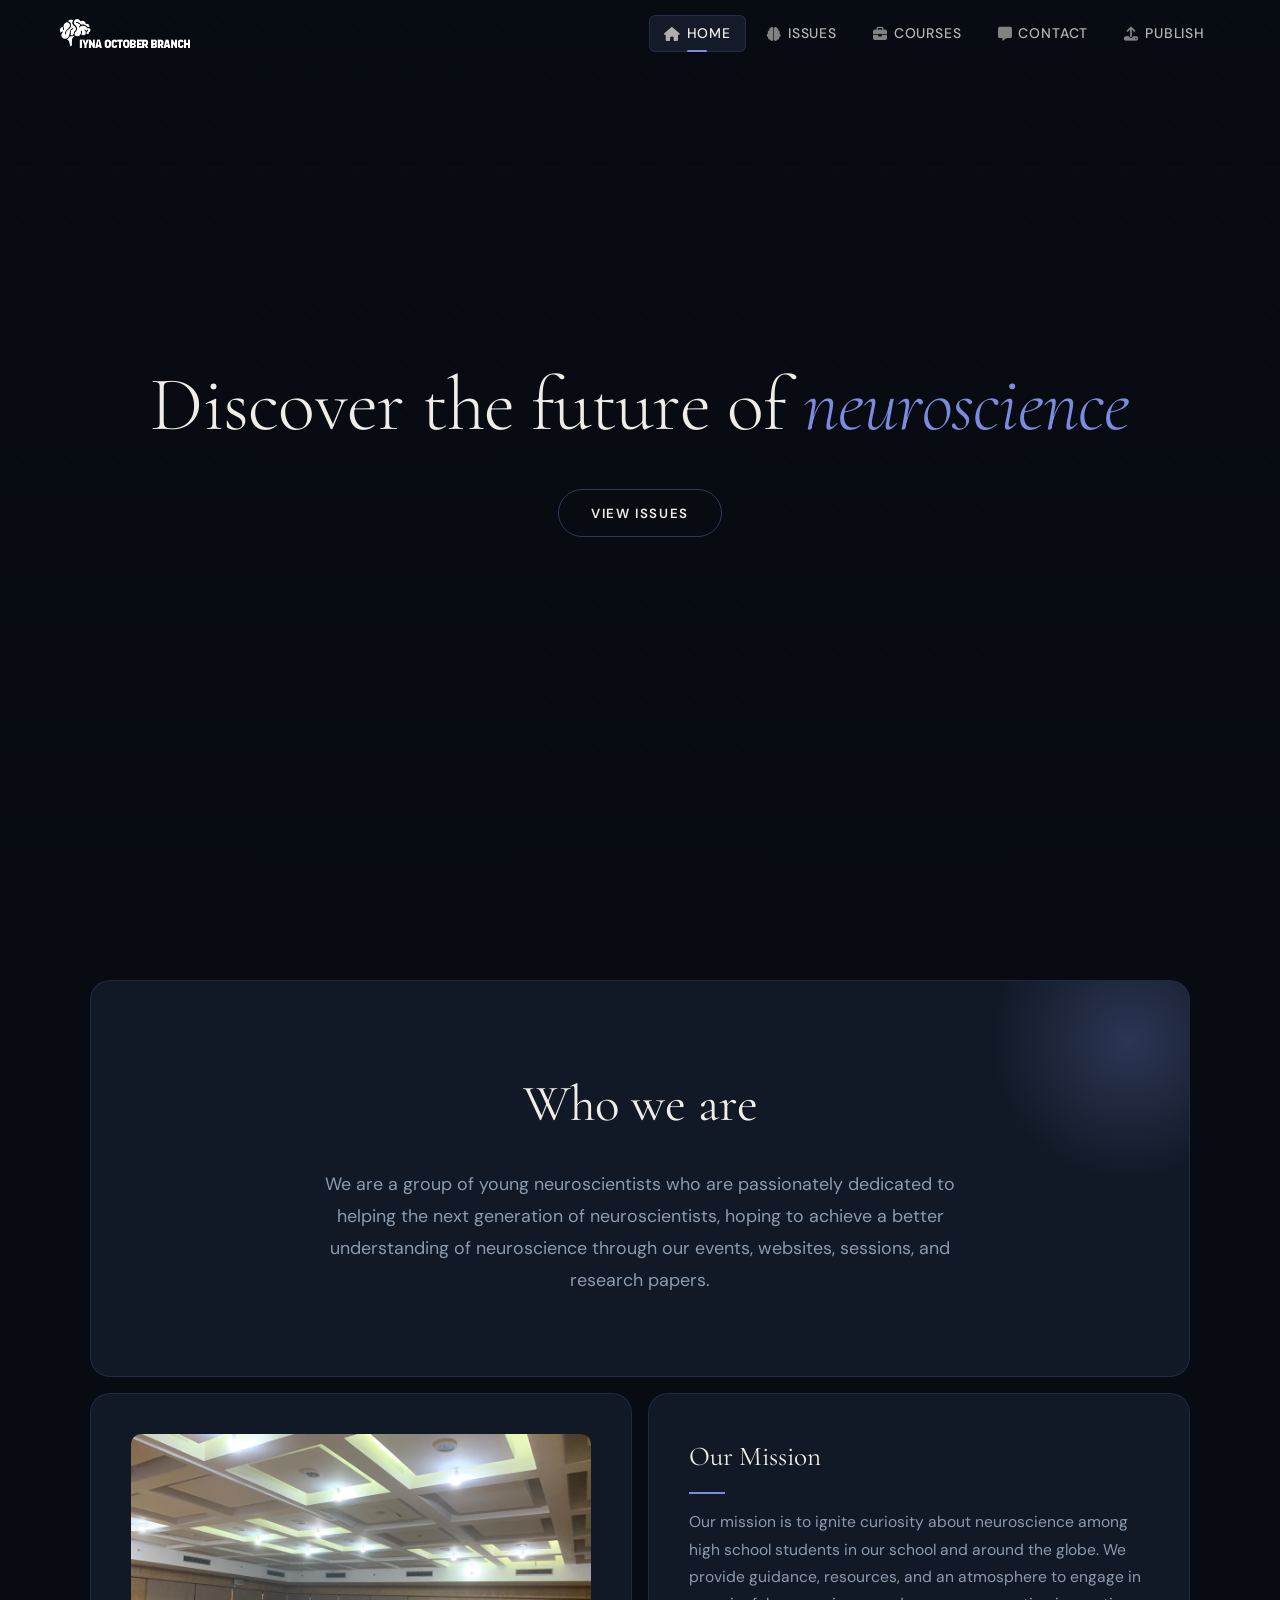
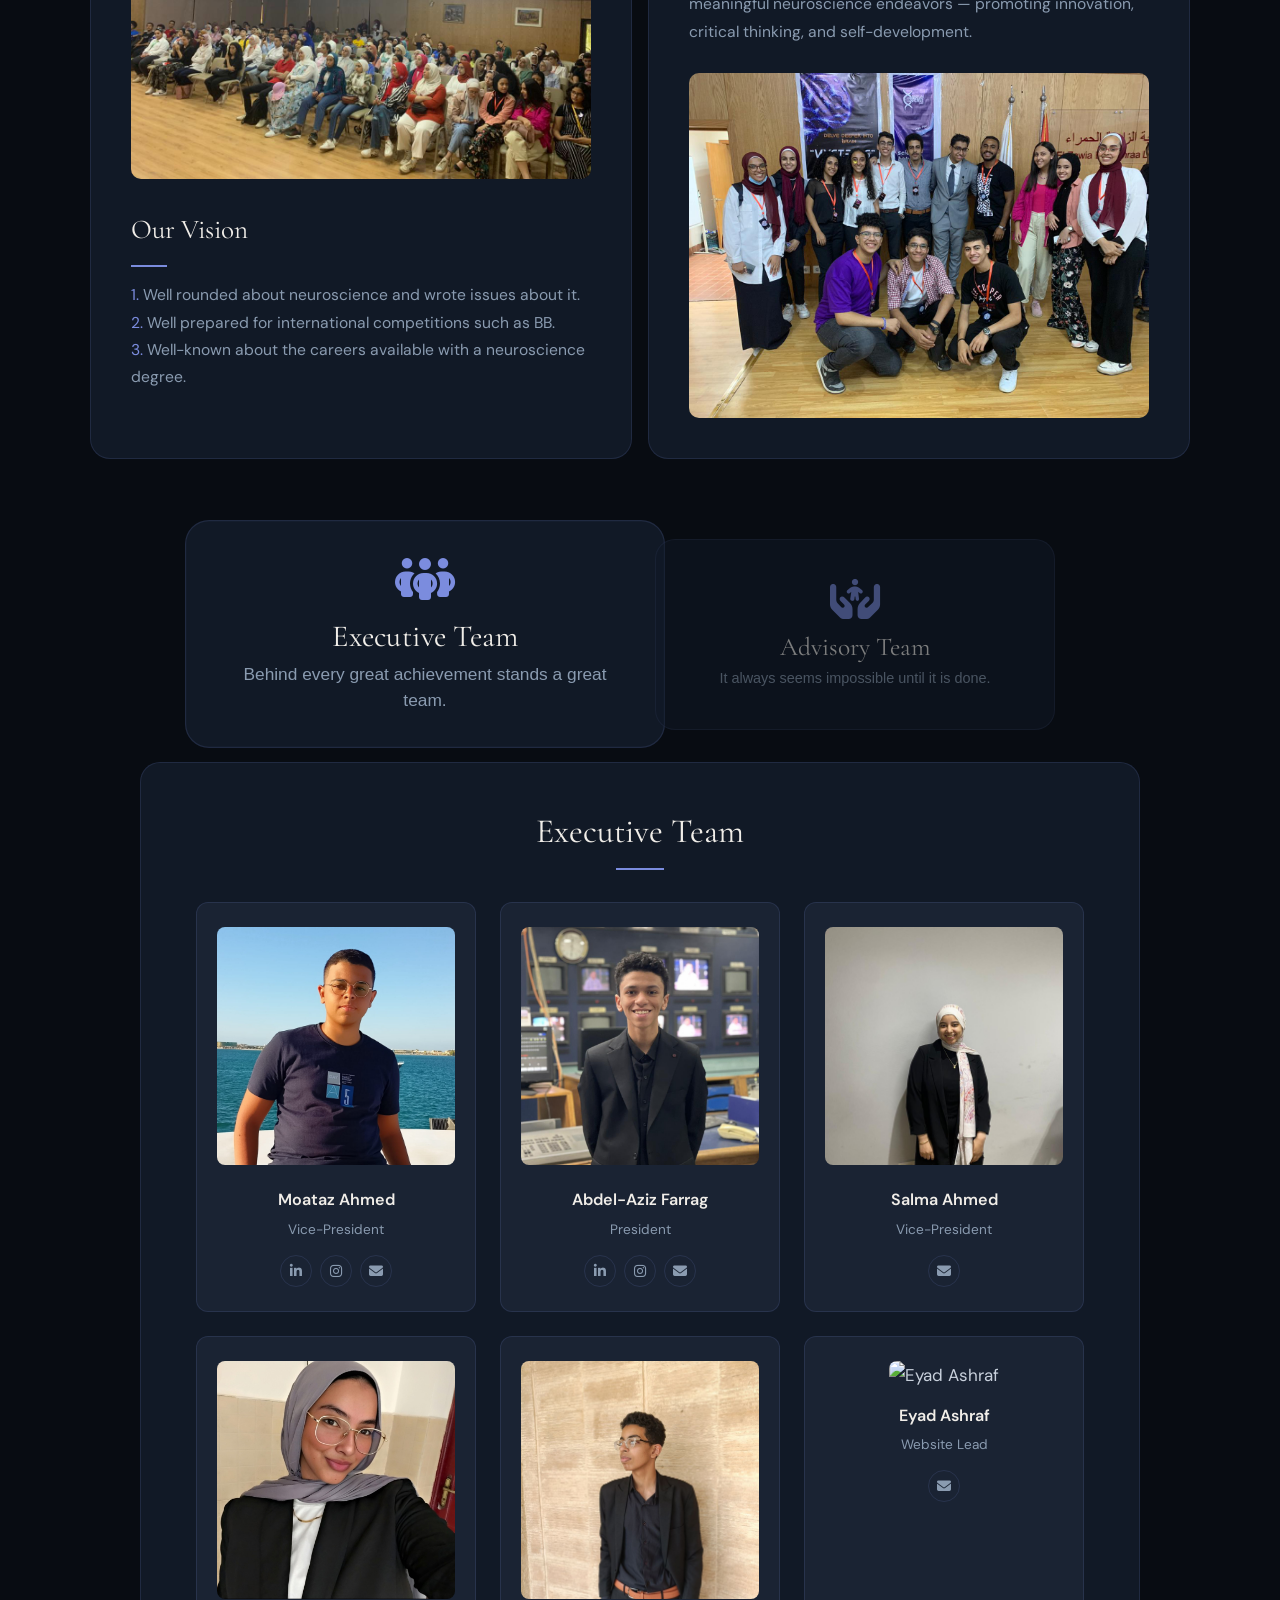
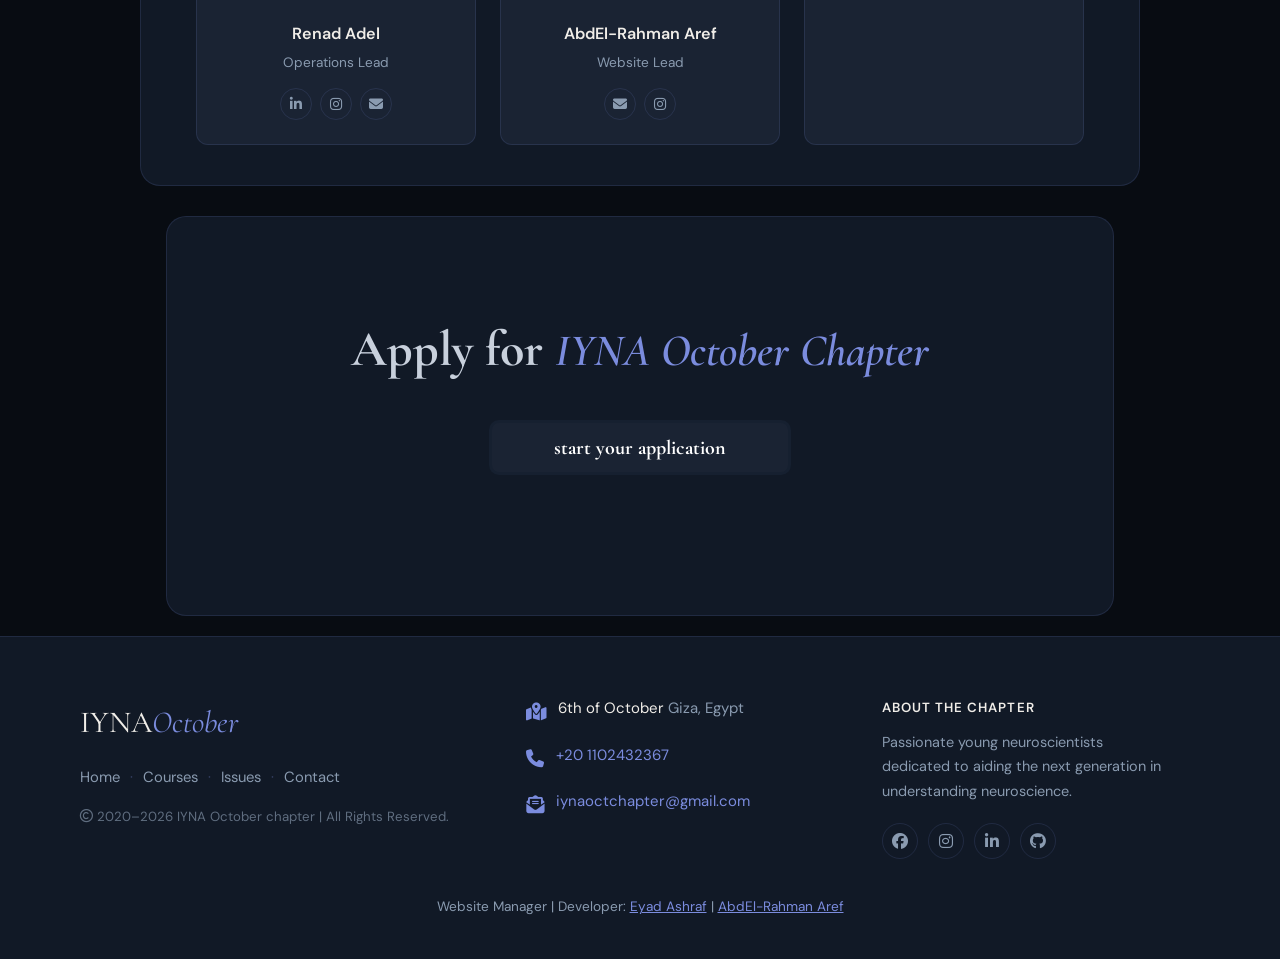
==== index.html @ ada56cdf "Added the website leads cards Added my name in the footer and linked it with my github account Added" ====
<!DOCTYPE html>
<html lang="en">
<head>
  <title>IYNA October Chapter</title>
  <meta charset="UTF-8">
  <meta name="viewport" content="width=device-width, initial-scale=1.0" />
  <meta name="description" content="Discover the future of neuroscience. We are a group of young neuroscientists passionately dedicated to helping the next generation understand neuroscience.">
  <meta name="author" content="Eyad Ashraf">
  <link href="https://fonts.googleapis.com/css2?family=Cormorant+Garamond:ital,wght@0,300;0,400;0,600;1,300;1,400&family=DM+Sans:wght@300;400;500;600&display=swap" rel="stylesheet" />
  <link rel="stylesheet" href="https://cdnjs.cloudflare.com/ajax/libs/font-awesome/6.5.2/css/all.min.css" crossorigin="anonymous" referrerpolicy="no-referrer" />
  <link rel="shortcut icon" type="image/x-icon" href="imgs/LOGO9.png" />
  <link rel="stylesheet" type="text/css" href="css/style.css">
  <link rel="stylesheet" type="text/css" href="css/teamstyle.css">
</head>
<body>

  <div id="progress"><span id="progress-value">&#x2191;</span></div>

  <div class="banner" id="home">
    <div class="overlay"></div>
    <video src="Brain.m4v" autoplay loop muted playsinline></video>

    <header class="header1" id="header">
      <div class="logos">
        <img src="imgs/logo_F.png" class="logo" id="logo_F" alt="IYNA Logo">
        <img src="imgs/LOGO9.png" class="logo" id="LOGO9" alt="IYNA Icon" style="width:44px;display:none;">
      </div>
      <input type="checkbox" id="nav_check" hidden>
      <nav>
        <ul>
          <li><a href="#home" class="active"><i class="fa-solid fa-house"></i> Home</a></li>
          <li><a href="issues.html"><i class="fa-solid fa-brain"></i> Issues</a></li>
          <li><a href="courses.html"><i class="fa-solid fa-briefcase"></i> Courses</a></li>
          <li><a href="contact.html"><i class="fa-solid fa-message"></i> Contact</a></li>
          <li><a href="publish.html"><i class="fa-solid fa-upload"></i> Publish</a></li>
        </ul>
      </nav>
      <label for="nav_check" class="hamburger"><i class="fa-solid fa-bars"></i></label>
    </header>

    <div class="content">
      <h1 class="ho">Discover the future of <span>neuroscience</span></h1>
      <div class="btns">
        <a href="issues.html">
          <button class="btnn" type="button">
            <strong>VIEW ISSUES</strong>
          </button>
        </a>
      </div>
    </div>
  </div>

  <!-- About Section -->
  <section class="aboutt" id="about">
    <div class="coon">
      <div class="bii">
        <h2>Who we are</h2>
        <p>We are a group of young neuroscientists who are passionately dedicated to helping the next generation of neuroscientists, hoping to achieve a better understanding of neuroscience through our events, websites, sessions, and research papers.</p>
      </div>
      <div class="smaa">
        <div class="ccc on">
          <img src="imgs/home_2.jpeg" alt="IYNA October event">
          <div class="txt">
            <h3>Our Vision</h3>
            <hr>
            <p>
              <span>1.</span> Well rounded about neuroscience and wrote issues about it.<br>
              <span>2.</span> Well prepared for international competitions such as BB.<br>
              <span>3.</span> Well-known about the careers available with a neuroscience degree.
            </p>
          </div>
        </div>
        <div class="ccc tw">
          <div class="txt">
            <h3>Our Mission</h3>
            <hr>
            <p>Our mission is to ignite curiosity about neuroscience among high school students in our school and around the globe. We provide guidance, resources, and an atmosphere to engage in meaningful neuroscience endeavors — promoting innovation, critical thinking, and self-development.</p>
          </div>
          <img src="imgs/home_1.jpeg" alt="IYNA October board">
        </div>
      </div>
    </div>
  </section>

  <!-- Team Section -->
  <div class="team-co" id="team">
    <div class="switch">
      <button class="caa tee" id="team-btn">
        <i class="fa-solid fa-people-group"></i>
        <h2>Executive Team</h2>
        <p>Behind every great achievement stands a great team.</p>
      </button>
      <button class="caa add" id="adv-btn">
        <i class="fa-solid fa-hands-holding-child"></i>
        <h2>Advisory Team</h2>
        <p>It always seems impossible until it is done.</p>
      </button>
    </div>

    <div class="wrapper exec" id="teem">
      <h2>Executive Team</h2>
      <hr>
      <div class="members">
        <div class="team-mem">
          <img src="imgs/moataz-ahmed.jpeg" alt="Moataz Ahmed">
          <h4>Moataz Ahmed</h4>
          <p>Vice-President</p>
          <div class="social-links">
            <a href="https://www.linkedin.com/in/moataz-ahmed-5bab89348" target="_blank" class="fac"><i class="fa-brands fa-linkedin-in"></i></a>
            <a href="https://www.instagram.com/m0ataz_1411" target="_blank" class="instag"><i class="fa-brands fa-instagram"></i></a>
            <a href="mailto:mezoahmed1411@gmail.com" class="whats"><i class="fa-solid fa-envelope"></i></a>
          </div>
        </div>
        <div class="team-mem">
          <img src="imgs/abdel-aziz-farrag.png" alt="Abdel-Aziz Farrag">
          <h4>Abdel-Aziz Farrag</h4>
          <p>President</p>
          <div class="social-links">
            <a href="https://www.linkedin.com/in/abdel-aziz-farrag-453052411/" target="_blank" class="fac"><i class="fa-brands fa-linkedin-in"></i></a>
            <a href="https://www.instagram.com/aziz_gamal_502" target="_blank" class="instag"><i class="fa-brands fa-instagram"></i></a>
            <a href="mailto:Azizgamal.502@gmail.com" class="whats"><i class="fa-solid fa-envelope"></i></a>
          </div>
        </div>
        <div class="team-mem">
          <img src="imgs/salma-ahmed.jpeg" alt="Salma Ahmed">
          <h4>Salma Ahmed</h4>
          <p>Vice-President</p>
          <div class="social-links">
            <a href="mailto:salmaahmedhamed94@gmail.com" class="whats"><i class="fa-solid fa-envelope"></i></a>
          </div>
        </div>
        <div class="team-mem">
          <img src="imgs/renad-adel.jpeg" alt="Renad Adel">
          <h4>Renad Adel</h4>
          <p>Operations Lead</p>
          <div class="social-links">
            <a href="https://www.linkedin.com/in/renad-adel-b2214936b" target="_blank" class="fac"><i class="fa-brands fa-linkedin-in"></i></a>
            <a href="https://www.instagram.com/renad_adell" target="_blank" class="instag"><i class="fa-brands fa-instagram"></i></a>
            <a href="mailto:renadadella@gmail.com" class="whats"><i class="fa-solid fa-envelope"></i></a>
          </div>
        </div>
        <div class="team-mem">
          <img src="./imgs/abdelrahman-aref.jpg" alt="AbdEl-Rahman Aref">
          <h4>AbdEl-Rahman Aref</h4>
          <p>Website Lead</p>
          <div class="social-links">
            <a href="mailto:abdoarefg@gmail.com" class="whats"><i class="fa-solid fa-envelope"></i></a>
            <a href="https://www.instagram.com/aziz_gamal_502" target="_blank" class="instag"><i class="fa-brands fa-instagram"></i></a>
          </div>
        </div>
        <div class="team-mem">
          <img src="#" alt="Eyad Ashraf">
          <h4>Eyad Ashraf</h4>
          <p>Website Lead</p>
          <div class="social-links">
            <a href="#" class="whats"><i class="fa-solid fa-envelope"></i></a>
          </div>
        </div>
      </div>
    </div>

    <div class="wrapper advis" id="advs" style="display:none;">
      <h2>Advisory Team</h2>
      <hr>
      <div class="members">
        <div class="team-mem">
          <img src="imgs/yousef-samy.png" alt="Yousef Samy">
          <h4>Yousef Samy</h4>
          <p>Former Vice-President</p>
          <div class="social-links">
            <a href="https://www.facebook.com/profile.php?id=100071909186681&mibextid=kFxxJD" target="_blank" class="fac"><i class="fa-brands fa-facebook-f"></i></a>
            <a href="https://www.instagram.com/ywsfsmylrby?igsh=Y2MweXY2YzEyZmV4" target="_blank" class="instag"><i class="fa-brands fa-instagram"></i></a>
            <a href="https://wa.link/0ci5w9" target="_blank" class="whats"><i class="fa-brands fa-whatsapp"></i></a>
          </div>
        </div>
        <div class="team-mem">
          <img src="imgs/abdelrahman-rabiea.png" alt="Abdelrahman Rabiea">
          <h4>Abdelrahman Rabiea</h4>
          <p>Former President</p>
          <div class="social-links">
            <a href="https://www.facebook.com/profile.php?id=100093353366341&mibextid=ZbWKwL" target="_blank" class="fac"><i class="fa-brands fa-facebook-f"></i></a>
            <a href="https://www.instagram.com/abdelrahmanrabie6?igsh=djN1cHN4MWlwd2l5" target="_blank" class="instag"><i class="fa-brands fa-instagram"></i></a>
            <a href="https://wa.link/w1aaft" target="_blank" class="whats"><i class="fa-brands fa-whatsapp"></i></a>
          </div>
        </div>
        <div class="team-mem">
          <img src="imgs/momen-ashraf.png" alt="Momen Ashraf">
          <h4>Momen Ashraf</h4>
          <p>Former Vice-President</p>
          <div class="social-links">
            <a href="https://www.facebook.com/momen.ashraf.3726?mibextid=kFxxJD" target="_blank" class="fac"><i class="fa-brands fa-facebook-f"></i></a>
            <a href="https://www.instagram.com/momen4653?igsh=eDJibjBkN3Rkcjd5" target="_blank" class="instag"><i class="fa-brands fa-instagram"></i></a>
            <a href="https://wa.link/kp1sex" target="_blank" class="whats"><i class="fa-brands fa-whatsapp"></i></a>
          </div>
        </div>
        <div class="team-mem">
          <img src="imgs/jonathan-maged.png" alt="Johnathan Maged">
          <h4>Johnathan Maged</h4>
          <p>Former CO-President</p>
          <div class="social-links">
            <a href="https://www.facebook.com/jonathan.maged.3139?mibextid=ZbWKwL" target="_blank" class="fac"><i class="fa-brands fa-facebook-f"></i></a>
            <a href="https://www.instagram.com/jonathan_maged_m?igsh=MTM2dmI4aXJ2cTRrYw==" target="_blank" class="instag"><i class="fa-brands fa-instagram"></i></a>
            <a href="https://wa.link/0ci5w9" target="_blank" class="whats"><i class="fa-brands fa-whatsapp"></i></a>
          </div>
        </div>
        <div class="team-mem">
          <img src="imgs/shehab sherif.png" alt="Shehab Sherif">
          <h4>Shehab Sherif</h4>
          <p>Former CO-President</p>
          <div class="social-links">
            <a href="https://www.facebook.com/shehabsherif112?mibextid=ZbWKwL" target="_blank" class="fac"><i class="fa-brands fa-facebook-f"></i></a>
            <a href="https://www.instagram.com/shehabsherif112?igsh=MWR4NXRoNW5mc3pjag==" target="_blank" class="instag"><i class="fa-brands fa-instagram"></i></a>
            <a href="https://wa.link/w1aaft" target="_blank" class="whats"><i class="fa-brands fa-whatsapp"></i></a>
          </div>
        </div>
        <div class="team-mem">
          <img src="imgs/omar-ammar.png" alt="Omar Ammar">
          <h4>Omar Ammar</h4>
          <p>Chapter-Director</p>
          <div class="social-links">
            <a href="https://www.facebook.com/omar.amro.391?mibextid=ZbWKwL" target="_blank" class="fac"><i class="fa-brands fa-facebook-f"></i></a>
            <a href="https://www.instagram.com/omar.ammar_2005?igsh=bjZrM284amthcDVq" target="_blank" class="instag"><i class="fa-brands fa-instagram"></i></a>
            <a href="https://wa.link/oct7k7" target="_blank" class="whats"><i class="fa-brands fa-whatsapp"></i></a>
          </div>
        </div>
      </div>
    </div>
  </div>
  <!--application section-->
  <div class="application-section ccc">
    <h1 class="application-section-header">Apply for <span>IYNA October Chapter</span></h1>
    <button id="application-button" class="btnn">start your application</button>
    
  </div>

  <div class="elfsight-app-ba7ed6a5-4ce0-4673-a7e0-70a06c7e8c1d" data-elfsight-app-lazy></div>

  <footer class="footer-distributed" id="footer">
  </footer>

  <script src="https://static.elfsight.com/platform/platform.js" data-use-service-core defer></script>
  <script src="https://code.jquery.com/jquery-3.5.1.min.js" crossorigin="anonymous"></script>
  <script src="js/header.js"></script>
  <script>
	fetch("footer.html")
	.then(response => response.text())
	.then(data => {
		document.getElementById("footer").innerHTML = data;
	});
  </script>
</body>
</html>
---- css/style.css ----
/* ============================================================
   IYNA October Chapter — Redesigned Style
   Calm, professional, neuroscience-inspired dark theme
   Fonts: Cormorant Garamond (display) + DM Sans (body)
   ============================================================ */

@import url('https://fonts.googleapis.com/css2?family=Cormorant+Garamond:ital,wght@0,300;0,400;0,600;1,300;1,400&family=DM+Sans:wght@300;400;500;600&display=swap');
@import url("https://fonts.googleapis.com/css2?family=Orbitron:wght@400;500;700&display=swap");

*, *::before, *::after {
  padding: 0;
  margin: 0;
  box-sizing: border-box;
}

:root {
  --black: #080c12;
  --blackk: #0e1420;
  --surface: #111926;
  --surface2: #162030;
  --white: #f0ede8;
  --muted: #8a9bb0;
  --dark: #1a2333;
  --light: #e8e4dc;
  --accent: #7b8cde;
  --accent2: #a78bde;
  --accent-dim: rgba(123,140,222,0.12);
  --accent-glow: rgba(123,140,222,0.25);
  --border: rgba(123,140,222,0.15);
  --border-hover: rgba(123,140,222,0.35);
  --text-body: #c8d0dc;
  --radius: 12px;
  --radius-lg: 20px;
  --transition: 0.35s cubic-bezier(0.4, 0, 0.2, 1);
}

html { scroll-behavior: smooth; font-size: 17px; }

body {
  font-family: 'DM Sans', sans-serif;
  background: var(--black);
  color: var(--text-body);
  overflow-x: hidden;
  line-height: 1.7;
}

::-webkit-scrollbar { width: 6px; }
::-webkit-scrollbar-track { background: var(--black); }
::-webkit-scrollbar-thumb { background: var(--accent); border-radius: 3px; }
::-webkit-scrollbar-thumb:hover { background: var(--accent2); }

::selection { background: rgba(123,140,222,0.3); color: var(--white); }

/* ── HERO / BANNER ─────────────────────────────────────────── */

.banner {
  width: 100%;
  min-height: 100vh;
  position: relative;
  display: flex;
  align-items: center;
  justify-content: center;
  overflow: hidden;
}

.banner video {
  position: absolute;
  top: 0; left: 0;
  width: 100%; height: 100%;
  object-fit: cover;
  pointer-events: none;
  z-index: 0;
}

/* Deep overlay for all banners */
.overlay {
  position: absolute;
  inset: 0;
  background: linear-gradient(
    to bottom,
    rgba(8,12,18,0.55) 0%,
    rgba(8,12,18,0.45) 40%,
    rgba(8,12,18,0.75) 80%,
    rgba(8,12,18,1) 100%
  );
  z-index: 1;
}

/* Subtle neural-net pattern overlay */
.overlay::after {
  content: '';
  position: absolute;
  inset: 0;
  background-image: radial-gradient(circle, rgba(123,140,222,0.06) 1px, transparent 1px);
  background-size: 48px 48px;
  pointer-events: none;
}

/* ── HEADER ─────────────────────────────────────────────────── */

header {
  position: fixed;
  top: 0; left: 0;
  width: 100%;
  height: 68px;
  display: flex;
  align-items: center;
  justify-content: space-between;
  padding: 0 60px;
  z-index: 900;
  transition: background var(--transition), backdrop-filter var(--transition), border-color var(--transition);
  border-bottom: 1px solid transparent;
}

header.bgc {
  background: rgba(8,12,18,0.88);
  backdrop-filter: blur(16px);
  border-bottom-color: var(--border);
}

header .logo {
  width: 130px;
  transition: opacity var(--transition);
}
header .logo:hover { opacity: 0.85; }

#logo_F { display: block; }
#LOGO9 { display: none; }

header nav ul {
  display: flex;
  list-style: none;
  gap: 6px;
}

header nav ul li a {
  display: inline-flex;
  align-items: center;
  gap: 6px;
  color: rgba(240,237,232,0.75);
  font-family: 'DM Sans', sans-serif;
  font-size: 0.82rem;
  font-weight: 500;
  letter-spacing: 0.06em;
  text-transform: uppercase;
  text-decoration: none;
  padding: 6px 14px;
  border-radius: 6px;
  border: 1px solid transparent;
  transition: all var(--transition);
  position: relative;
}

header nav ul li a i {
  font-size: 14px;
  color: inherit;
  opacity: 0.7;
}

header nav ul li a:hover,
header nav ul li a.active {
  color: var(--white);
  background: var(--accent-dim);
  border-color: var(--border);
}

header nav ul li a.active::after {
  content: '';
  position: absolute;
  bottom: -1px; left: 50%; transform: translateX(-50%);
  width: 20px; height: 2px;
  background: var(--accent);
  border-radius: 1px;
}

.hamburger {
  display: none;
  cursor: pointer;
  font-size: 24px;
  color: var(--white);
  z-index: 10;
}

/* Logos section on index */
.logos { display: flex; align-items: center; gap: 10px; }

/* ── HERO CONTENT ───────────────────────────────────────────── */

.content {
  position: relative;
  z-index: 2;
  text-align: center;
  padding: 0 24px;
  animation: fadeUp 1s ease both;
  animation-delay: 0.2s;
}

@keyframes fadeUp {
  from { opacity: 0; transform: translateY(28px); }
  to   { opacity: 1; transform: translateY(0); }
}

.content h1.ho {
  font-family: 'Cormorant Garamond', serif;
  font-size: clamp(2.4rem, 6vw, 5rem);
  font-weight: 300;
  color: var(--white);
  line-height: 1.1;
  letter-spacing: -0.01em;
  margin-bottom: 2rem;
  text-transform: none;
}

.content h1.ho span {
  font-style: italic;
  color: var(--accent);
}

/* Short hero (inner pages) */
.content.iss h1 {
  font-family: 'Cormorant Garamond', serif;
  font-size: clamp(2rem, 5vw, 3.8rem);
  font-weight: 300;
  color: var(--white);
  text-transform: none;
  letter-spacing: -0.01em;
}

.content .issues {
  margin-top: 28px;
}

.content .issues img {
  width: 130px;
  border-radius: var(--radius);
  border: 1px solid var(--border);
  box-shadow: 0 8px 32px rgba(0,0,0,0.5);
  transition: transform var(--transition), box-shadow var(--transition);
}

.content .issues img:hover {
  transform: translateY(-6px) scale(1.03);
  box-shadow: 0 16px 40px rgba(123,140,222,0.25);
}

/* Hero CTA button */
.btns {
  display: flex;
  justify-content: center;
  margin-top: 2.5rem;
}

.btnn {
  display: inline-flex;
  align-items: center;
  justify-content: center;
  height: 48px;
  padding: 0 32px;
  background: transparent;
  border: 1px solid var(--border-hover);
  border-radius: 100px;
  cursor: pointer;
  transition: all var(--transition);
  overflow: hidden;
  position: relative;
}

.btnn::before {
  content: '';
  position: absolute;
  inset: 0;
  background: var(--accent-dim);
  opacity: 0;
  transition: opacity var(--transition);
}

.btnn:hover::before { opacity: 1; }
.btnn:hover { border-color: var(--accent); box-shadow: 0 0 24px var(--accent-glow); }

.btnn strong {
  font-family: 'DM Sans', sans-serif;
  font-size: 0.78rem;
  font-weight: 600;
  letter-spacing: 0.12em;
  color: var(--white);
  text-shadow: none;
  z-index: 1;
  position: relative;
}

/* Remove old star containers */
#container-stars, #glow, #stars, .circle { display: none; }

/* ── ABOUT SECTION ──────────────────────────────────────────── */

.coon {
  width: min(1100px, 92%);
  margin: 80px auto 0;
}

.bii {
  text-align: center;
  padding: 80px 60px;
  background: var(--surface);
  border-radius: var(--radius-lg);
  border: 1px solid var(--border);
  margin-bottom: 16px;
  position: relative;
  overflow: hidden;
  animation: fadeUp 0.7s ease both;
}

.bii::before {
  content: '';
  position: absolute;
  top: -80px; right: -80px;
  width: 280px; height: 280px;
  background: radial-gradient(circle, var(--accent-glow) 0%, transparent 70%);
  pointer-events: none;
}

.bii h2 {
  font-family: 'Cormorant Garamond', serif;
  font-size: clamp(2rem, 4vw, 3rem);
  font-weight: 400;
  color: var(--white);
  margin-bottom: 20px;
}

.bii p {
  font-size: 1.05rem;
  color: var(--muted);
  max-width: 640px;
  margin: 0 auto;
  line-height: 1.8;
}

.smaa {
  display: grid;
  grid-template-columns: 1fr 1fr;
  gap: 16px;
}

.ccc {
  background: var(--surface);
  border-radius: var(--radius-lg);
  border: 1px solid var(--border);
  padding: 40px;
  display: flex;
  flex-direction: column;
  gap: 28px;
  align-items: flex-start;
  transition: border-color var(--transition), box-shadow var(--transition);
  animation: fadeUp 0.7s ease both;
}

.ccc:hover {
  border-color: var(--border-hover);
  box-shadow: 0 8px 32px rgba(0,0,0,0.3);
}

.ccc img {
  width: 100%;
  border-radius: 10px;
  object-fit: cover;
  flex-shrink: 0;
}

.ccc h3 {
  font-family: 'Cormorant Garamond', serif;
  font-size: 1.6rem;
  font-weight: 400;
  color: var(--white);
  margin-bottom: 12px;
}

.ccc hr {
  width: 36px;
  border: none;
  border-top: 2px solid var(--accent);
  margin-bottom: 14px;
}

.ccc p, .ccc span {
  color: var(--muted);
  font-size: 0.92rem;
  line-height: 1.75;
  font-family: 'DM Sans', sans-serif;
}

.coon span { color: var(--accent); }




/* ── ISSUES ─────────────────────────────────────────────────── */

.season {
  padding: 60px 24px;
  text-align: center;
}

.season h2 {
  font-family: 'Cormorant Garamond', serif;
  font-size: 2.8rem;
  font-weight: 300;
  color: var(--white);
  margin-bottom: 40px;
}

.season .imags {
  display: flex;
  justify-content: center;
  align-items: flex-start;
  gap: 24px;
  flex-wrap: wrap;
}

.season .imags img {
  border-radius: var(--radius);
  width: 220px;
  border: 1px solid var(--border);
  transition: all var(--transition);
  box-shadow: 0 4px 24px rgba(0,0,0,0.4);
}

.season .imags img:hover {
  border-color: var(--accent);
  transform: translateY(-6px) scale(1.03);
  box-shadow: 0 16px 40px rgba(123,140,222,0.2);
}

/* ── COURSES ────────────────────────────────────────────────── */

.courses_sec2 {
  padding: 60px 24px;
}

.courses_sec2 h2 {
  font-family: 'Cormorant Garamond', serif;
  font-size: 2.8rem;
  font-weight: 300;
  color: var(--white);
  text-align: center;
  margin-bottom: 40px;
}

.courses {
  display: flex;
  justify-content: center;
  gap: 28px;
  flex-wrap: wrap;
  max-width: 960px;
  margin: 0 auto;
}

.course-card {
  background: var(--surface);
  border: 1px solid var(--border);
  border-radius: var(--radius-lg);
  width: 380px;
  overflow: hidden;
  transition: all var(--transition);
  box-shadow: 0 4px 24px rgba(0,0,0,0.3);
}

.course-card:hover {
  border-color: var(--border-hover);
  transform: translateY(-6px);
  box-shadow: 0 20px 48px rgba(0,0,0,0.4);
}

.course-card img {
  width: 100%;
  height: 200px;
  object-fit: cover;
  display: block;
}

.course-card .cont {
  padding: 24px 24px 0;
}

.course-card h3 {
  font-size: 0.78rem;
  font-weight: 600;
  letter-spacing: 0.08em;
  text-transform: uppercase;
  color: var(--accent);
  margin-bottom: 8px;
}

.course-card h3 i { color: inherit; margin-right: 6px; }

.course-card h2 {
  font-family: 'Cormorant Garamond', serif;
  font-size: 1.7rem;
  font-weight: 400;
  color: var(--white);
  margin-bottom: 10px;
  text-align: left;
}

.course-card p {
  color: var(--muted);
  font-size: 0.88rem;
  line-height: 1.7;
  margin-bottom: 24px;
}

.course-card hr {
  border: none;
  border-top: 1px solid var(--border);
  margin: 0 24px 24px;
}

/* ── PUBLISH ────────────────────────────────────────────────── */

.giude {
  padding: 80px min(80px, 6vw);
  max-width: 1000px;
  margin: 0 auto;
}

.giude h2 {
  font-family: 'Cormorant Garamond', serif;
  font-size: 2.5rem;
  font-weight: 400;
  color: var(--accent);
  margin-top: 48px;
  margin-bottom: 16px;
}

.giude span { color: var(--accent); }

.giude p {
  color: var(--muted);
  font-size: 0.95rem;
  line-height: 1.8;
  margin-top: 12px;
}

.giude .word {
  display: inline-block;
  margin-top: 20px;
  padding: 10px 24px;
  background: var(--accent-dim);
  border: 1px solid var(--border-hover);
  border-radius: 8px;
  color: var(--white);
  font-size: 0.9rem;
  font-weight: 500;
  text-decoration: none;
  transition: all var(--transition);
}

.giude .word:hover {
  background: rgba(123,140,222,0.22);
  box-shadow: 0 4px 20px var(--accent-glow);
}

.mail a { color: var(--accent); text-decoration: none; }

.publish_form {
  width: min(680px, 92%);
  margin: 0 auto 80px;
  background: var(--surface);
  border: 1px solid var(--border);
  border-radius: var(--radius-lg);
  padding: 48px;
}

#publish_box > h3 {
  font-family: 'Cormorant Garamond', serif;
  font-size: 2rem;
  font-weight: 400;
  color: var(--white);
  margin-bottom: 32px;
}

#publish_form { display: flex; flex-direction: column; gap: 20px; }

#publish_form .input {
  background: transparent;
  border: none;
  border-bottom: 1px solid var(--border);
  color: var(--white);
  font-family: 'DM Sans', sans-serif;
  font-size: 0.95rem;
  padding: 10px 0;
  transition: border-color var(--transition);
  outline: none;
}

#publish_form .input::placeholder { color: rgba(138,155,176,0.6); }
#publish_form .input:focus { border-bottom-color: var(--accent); }
input:-webkit-autofill { -webkit-text-fill-color: var(--white); }

.publish_commands { display: flex; gap: 16px; align-items: center; }

#publish_form #publish_submit,
#publish_form label {
  padding: 10px 28px;
  background: var(--accent-dim);
  border: 1px solid var(--border-hover);
  border-radius: 8px;
  color: var(--white);
  font-family: 'DM Sans', sans-serif;
  font-size: 0.9rem;
  font-weight: 500;
  cursor: pointer;
  transition: all var(--transition);
  height: auto;
  width: auto;
}

#publish_form #publish_submit:hover,
#publish_form label:hover {
  background: rgba(123,140,222,0.22);
  box-shadow: 0 4px 20px var(--accent-glow);
}

.file-upload { display: flex; }
.file-upload__input { display: none; }

/* ── CONTACT ────────────────────────────────────────────────── */

.sec {
  display: flex;
  justify-content: center;
  padding: 60px 24px;
}

.sec .wrapper {
  width: min(700px, 100%);
  background: var(--surface);
  border: 1px solid var(--border);
  border-radius: var(--radius-lg);
  padding: 48px;
}

.sec .wrapper h2 {
  font-family: 'Cormorant Garamond', serif;
  font-size: 2rem;
  font-weight: 400;
  color: var(--white);
  margin-bottom: 28px;
  text-align: left;
}

.sec .wrapper form {
  display: flex;
  flex-direction: column;
  gap: 22px;
}

.wrapper input[type="text"],
.wrapper input[type="email"],
.wrapper textarea {
  background: transparent;
  border: none;
  border-bottom: 1px solid var(--border);
  color: var(--white);
  font-family: 'DM Sans', sans-serif;
  font-size: 0.95rem;
  padding: 10px 0;
  outline: none;
  transition: border-color var(--transition);
  margin: 0;
  width: 100%;
}

.wrapper input:focus,
.wrapper textarea:focus { border-bottom-color: var(--accent); }
.wrapper textarea { resize: vertical; min-height: 80px; }
::placeholder { color: rgba(138,155,176,0.6); }

/* Contact submit button */
.sec button.shadow { display: none; }
.sec button.edge  { display: none; }

.sec button {
  align-self: flex-start;
  padding: 12px 32px;
  background: var(--accent-dim);
  border: 1px solid var(--border-hover);
  border-radius: 8px;
  color: var(--white);
  font-family: 'DM Sans', sans-serif;
  font-size: 0.95rem;
  font-weight: 500;
  cursor: pointer;
  transition: all var(--transition);
  position: relative;
}

.sec button .front {
  display: block;
  position: static;
  padding: 0;
  border-radius: 0;
  font-size: inherit;
  color: var(--white);
  background: none;
  transform: none;
  transition: none;
  will-change: unset;
}

.sec button:hover {
  filter: none;
  background: rgba(123,140,222,0.22);
  box-shadow: 0 4px 20px var(--accent-glow);
}
.application-section{
  width: 74%;
  height: 400px;
  margin-left: 13%;
  display: flex;
  align-items: center;
  flex-direction: column;
  margin-top: -50px;
}
.application-section > h1{
  font-family: 'Cormorant Garamond', serif;
  font-size: 50px;
  margin-top: 50px;

}
.application-section > h1 > span{
  font-style: italic;
  color: var(--accent);
  font-weight: 600;
  font-family: 'Cormorant Garamond', serif;
  font-size: 45px;
}
.application-section > button{
  width: 35%;
  height: 55px;
  background-color: var(--dark);
  border: 3px solid var(--surface2);
  border-radius: 10px;
  font-size: 20px;
  font-family: 'Cormorant Garamond',sans-serif;
  color: white;
  font-weight: 800;
  cursor: pointer;
}
.application-section > button:hover{
  border: 2px solid var(--accent2);
  color: var(--accent2);
  transition: 0.7s ease;
}

/* ── FOOTER ─────────────────────────────────────────────────── */

.footer-distributed {
  background: var(--surface);
  border-top: 1px solid var(--border);
  padding: 60px 80px 40px;
  display: flex;
  flex-wrap: wrap;
  gap: 20px;
}

.footer-distributed .footer-left  { width: 38%; }
.footer-distributed .footer-center { width: 30%; }
.footer-distributed .footer-right  { width: 26%; }

.footer-distributed h3 {
  font-family: 'Cormorant Garamond', serif;
  font-size: 1.8rem;
  font-weight: 400;
  color: var(--white);
  margin-bottom: 16px;
}

.footer-distributed h3 span { color: var(--accent); font-style: italic; }

.footer-links {
  display: flex;
  flex-wrap: wrap;
  gap: 4px 0;
  margin-bottom: 16px;
}

.footer-links a {
  color: var(--muted);
  font-size: 0.87rem;
  text-decoration: none;
  transition: color var(--transition);
}

.footer-links a:hover { color: var(--white); }

.footer-links .link-1::before { display: none; }
.footer-links a:before {
  content: '·';
  margin: 0 10px;
  color: var(--border-hover);
}

.footer-company-name {
  font-size: 0.78rem;
  color: var(--muted);
  opacity: 0.65;
}

.footer-center div {
  display: flex;
  align-items: flex-start;
  gap: 12px;
  margin-bottom: 16px;
}

.footer-center i {
  color: var(--accent);
  font-size: 18px;
  width: auto; height: auto;
  line-height: 1.7;
  margin: 0;
  flex-shrink: 0;
}

.footer-center p {
  color: var(--muted);
  font-size: 0.88rem;
  line-height: 1.6;
  margin: 0;
  display: inline;
}

.footer-center p span { color: var(--white); display: inline; }
.footer-center p a { color: var(--accent); text-decoration: none; }

.footer-company-about {
  color: var(--muted);
  font-size: 0.85rem;
  line-height: 1.7;
}

.footer-company-about span {
  display: block;
  color: var(--white);
  font-size: 0.78rem;
  font-weight: 600;
  letter-spacing: 0.08em;
  text-transform: uppercase;
  margin-bottom: 10px;
}

.footer-icons {
  display: flex;
  gap: 10px;
  margin-top: 20px;
}

.footer-icons a {
  width: 36px; height: 36px;
  border-radius: 50%;
  border: 1px solid var(--border);
  display: inline-flex;
  align-items: center;
  justify-content: center;
  color: var(--muted);
  font-size: 16px;
  text-decoration: none;
  transition: all var(--transition);
}

.footer-icons a:hover {
  border-color: var(--accent);
  color: var(--accent);
  background: var(--accent-dim);
}

.footer-icons a i { color: inherit !important; }

/* ── SCROLL PROGRESS ────────────────────────────────────────── */

#progress {
  position: fixed;
  bottom: 28px;
  right: 28px;
  width: 46px; height: 46px;
  border-radius: 50%;
  display: none;
  place-items: center;
  cursor: pointer;
  z-index: 1000;
  background: conic-gradient(var(--accent) 0%, var(--surface) 0%);
  box-shadow: 0 4px 16px rgba(0,0,0,0.4);
  transition: transform var(--transition);
}

#progress:hover { transform: scale(1.1); }

#progress-value {
  display: grid;
  place-items: center;
  width: calc(100% - 8px);
  height: calc(100% - 8px);
  border-radius: 50%;
  background: var(--surface);
  font-size: 18px;
  color: var(--white);
}

/* ── RESPONSIVE ─────────────────────────────────────────────── */

@media (max-width: 1100px) {
  .smaa { grid-template-columns: 1fr; }
  .ccc { flex-direction: column; }
  .ccc img { width: 100%; max-height: 200px; }
}

@media (max-width: 880px) {
  header { padding: 0 24px; }

  .hamburger {
    display: block;
  }

  header nav ul {
    position: fixed;
    top: 68px; left: 0;
    width: 100%; height: auto;
    flex-direction: column;
    background: rgba(8,12,18,0.97);
    backdrop-filter: blur(16px);
    padding: 24px;
    gap: 8px;
    border-bottom: 1px solid var(--border);
    left: -100%;
    transition: left var(--transition);
  }

  header #nav_check:checked ~ nav ul { left: 0; }
  header nav ul li a { font-size: 0.92rem; padding: 10px 16px; }

  .footer-distributed {
    flex-direction: column;
    padding: 40px 32px;
  }

  .footer-distributed .footer-left,
  .footer-distributed .footer-center,
  .footer-distributed .footer-right { width: 100%; text-align: center; }

  .footer-links { justify-content: center; }
  .footer-center div { justify-content: center; }
  .footer-icons { justify-content: center; }

  .bii { padding: 48px 24px; }
  .publish_form { padding: 32px 24px; }
  .sec .wrapper { padding: 32px 24px; }
  .giude { padding: 48px 24px; }
}

@media (max-width: 640px) {
  header .logo { width: 100px; }
  .course-card { width: 100%; max-width: 420px; }
  .courses { gap: 20px; }
  .team-mem { width: 160px; }
  .caa { width: 100%; }

  .application-section > h1{
  font-size: 35px;
  margin-left: 10%;
}
.application-section > h1 > span{
  font-size: 35px;
}
.application-section > button{
  width: 85%;
  height: 55px;
  font-size: 20px;
}
}

/* ── ANIMATIONS ─────────────────────────────────────────────── */

@keyframes shimmer {
  0% { background-position: -400px 0; }
  100% { background-position: 400px 0; }
}

.ccc, .course-card, .team-mem, .wrapper.exec, .wrapper.advis {
  animation: fadeUp 0.6s ease both;
}

.ccc:nth-child(2)     { animation-delay: 0.1s; }
.course-card:nth-child(2) { animation-delay: 0.12s; }

/* ── EVENTS BAR (if ever shown) ─────────────────────────────── */
.events { display: none; }

/* ── ELFSIGHT embed area ──────────────────────────────────────*/
.elfsight-app-ba7ed6a5-4ce0-4673-a7e0-70a06c7e8c1d {
  margin: 20px auto;
  max-width: 1100px;
}

/* ── HERO SHORT for non-video pages ─────────────────────────── */
.banner.short-hero { min-height: 40vh; }
---- css/teamstyle.css ----
.team-co {
  display: flex;
  flex-direction: column;
  align-items: center;
  padding: 80px 24px;
  gap: 32px;
}

.switch{
    display: flex;
    justify-content: center;
    gap: 30px;
}
.caa i{
    font-size: 50px;
    margin-bottom: 10px;
}
.caa{
  background: var(--surface);
    border-radius: 20px;
    padding: 20px;
    text-align: center;
    width: 400px;
	color: var(--white);
    transition: ease .5s;
    outline: none;
    cursor: pointer;
    border: none;
}
.tee{
    transform: scale(1.2);
}
.add{
    opacity: .5;
}
.tee h2, .tee i, .tee p, .add i, .add h2, .add p{
    color: #fff;

}
.advis{
    display: none;

}
@media screen and (max-width: 1080px){
    .switch{
        flex-direction: column;
        justify-content: center;
        align-items: center;
        width: 80%;
        margin-right: 10%;
        margin-left: 10%;
    }
    .tee, .add{
        margin-right: 0;
        margin-bottom: 20px;
        width: 100%;
        margin-left: 0;
    }
}
@media screen and (max-width: 667px){
    .caa{
        width: 300px;
    }
}

.caa {
  border: 1px solid var(--border);
  border-radius: var(--radius-lg);
  padding: 28px 36px;
  text-align: center;
  cursor: pointer;
  transition: all var(--transition);
  outline: none;
  color: var(--white);
}

.caa i { font-size: 40px; color: var(--accent); margin-bottom: 12px; display: block; }
.caa h2 { font-family: 'Cormorant Garamond', serif; font-size: 1.5rem; font-weight: 400; color: var(--white); margin-bottom: 6px; }
.caa p  { font-size: 0.85rem; color: var(--muted); line-height: 1.5; }


.caa:hover { border-color: var(--border-hover); opacity: 1; transform: scale(1.03); }

.wrapper.exec, .wrapper.advis {
  background: var(--surface);
  border: 1px solid var(--border);
  border-radius: var(--radius-lg);
  padding: 40px;
  width: min(1000px, 92%);
}

.wrapper h2 {
  font-family: 'Cormorant Garamond', serif;
  font-size: 2rem;
  font-weight: 400;
  color: var(--white);
  text-align: center;
  margin-bottom: 8px;
}

.wrapper hr {
  width: 48px;
  border: none;
  border-top: 2px solid var(--accent);
  margin: 0 auto 32px;
}

.members {
  display: flex;
  flex-wrap: wrap;
  justify-content: center;
  gap: 24px;
}

.team-mem {
  background: var(--dark);
  border: 1px solid var(--border);
  border-radius: var(--radius);
  padding: 24px 20px;
  width: 280px;
  text-align: center;
  transition: all var(--transition);
}

.team-mem:hover {
  border-color: var(--border-hover);
  transform: translateY(-4px);
  box-shadow: 0 12px 32px rgba(0,0,0,0.4);
}

.members img {
  width: 100%;
  aspect-ratio: 1;
  object-fit: cover;
  border-radius: 8px;
  margin-bottom: 12px;
}

.members h4 {
  font-family: 'DM Sans', sans-serif;
  font-size: 0.95rem;
  font-weight: 600;
  color: var(--white);
  margin-bottom: 4px;
}

.members p {
  font-size: 0.8rem;
  color: var(--muted);
  margin-bottom: 14px;
}

.social-links { display: flex; justify-content: center; gap: 8px; }

.social-links a {
  width: 32px; height: 32px;
  border-radius: 50%;
  display: inline-flex;
  align-items: center;
  justify-content: center;
  font-size: 14px;
  transition: all var(--transition);
  border: 1px solid var(--border);
  background: transparent;
  color: var(--muted);
  text-decoration: none;
}

.social-links a:hover { border-color: var(--accent); color: var(--accent); background: var(--accent-dim); }
.social-links a i { color: inherit; }

/* Fix old specific classes */
.social-links .fac, .social-links .instag, .social-links .whats { background: transparent; }
.social-links .fac i, .social-links .instag i, .social-links .whats i { margin: 0; }
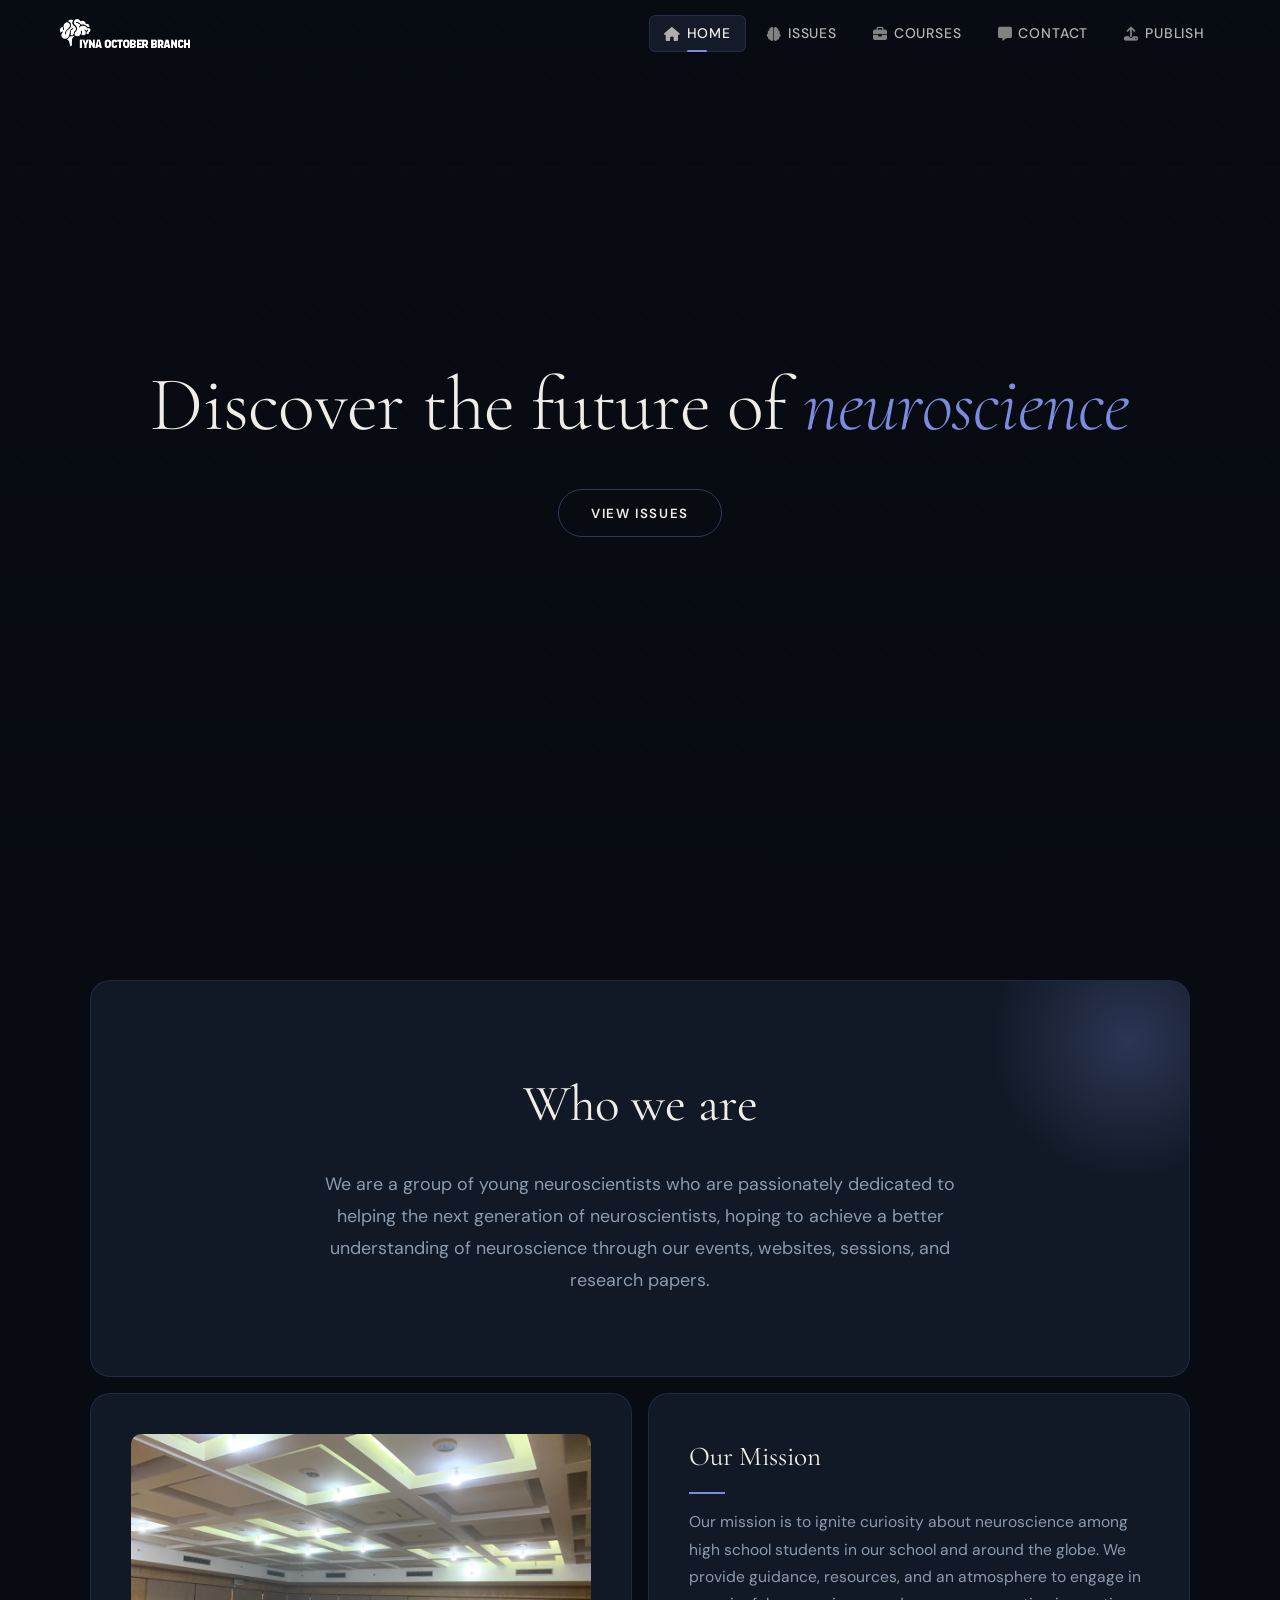
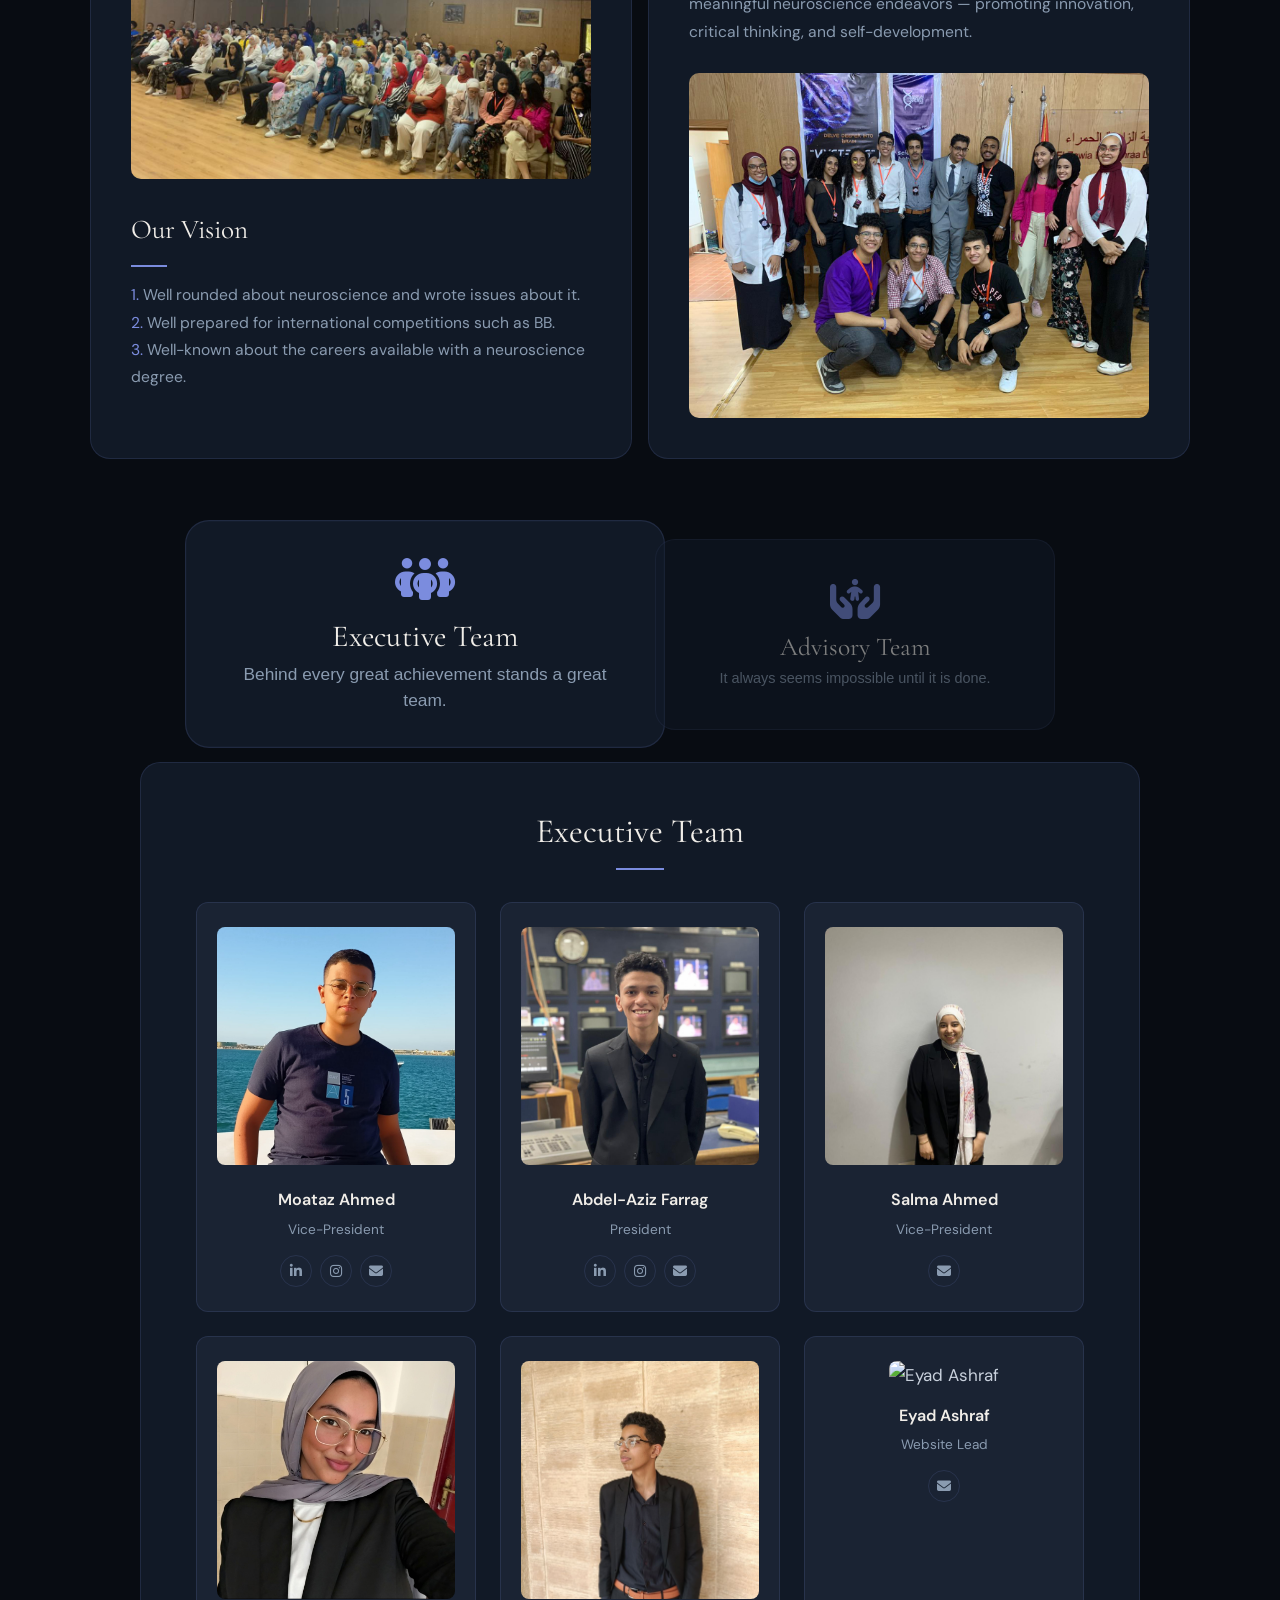
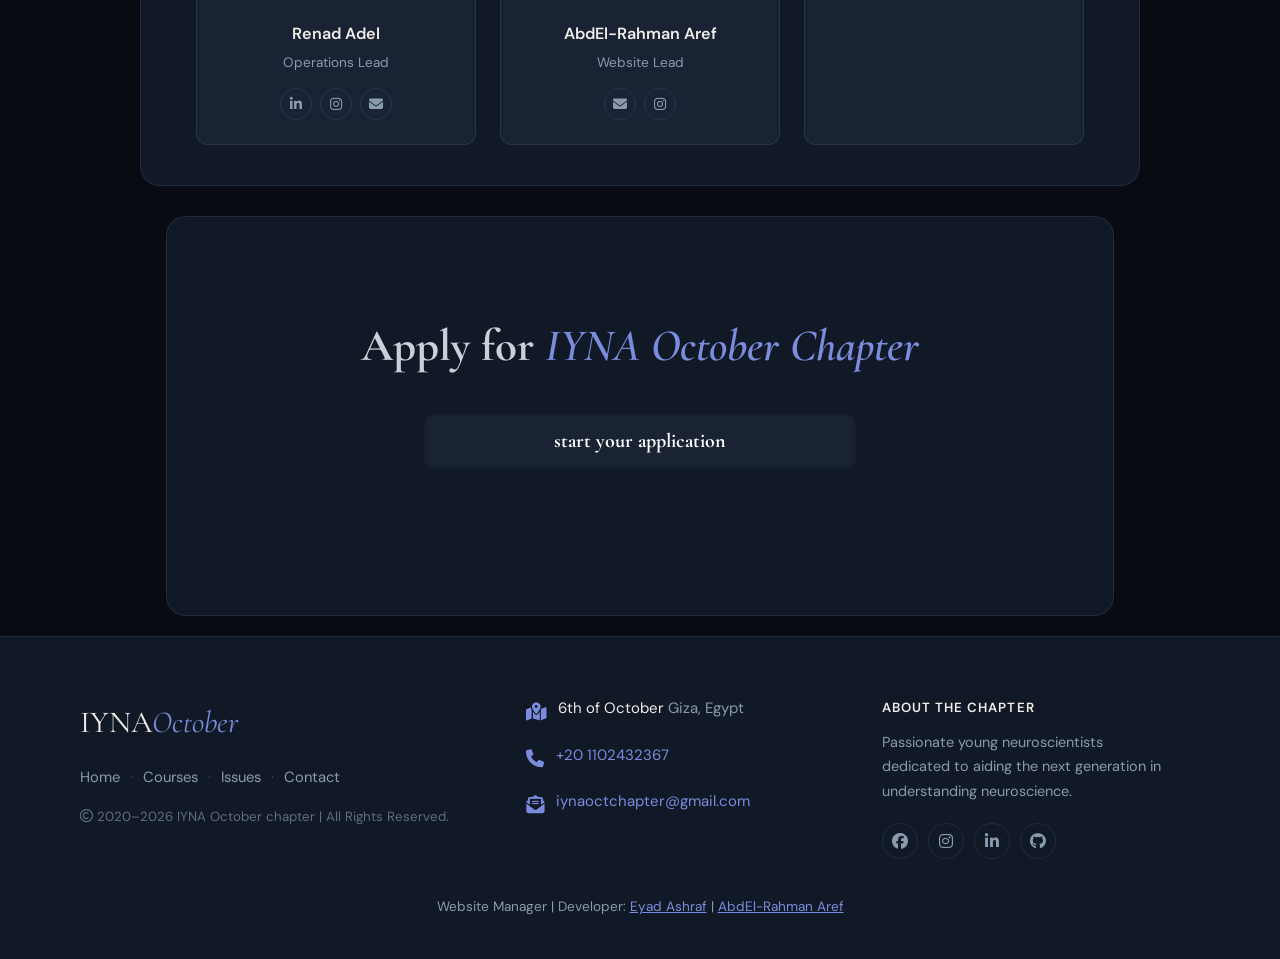
==== commit 091870f2: "linked the application form" ====
--- a/index.html
+++ b/index.html
@@ -242,6 +242,12 @@
   <script src="https://code.jquery.com/jquery-3.5.1.min.js" crossorigin="anonymous"></script>
   <script src="js/header.js"></script>
   <script>
+    // Application form
+let applicationFormButton = document.getElementById("application-button");
+applicationFormButton.addEventListener("click", function(){
+    window.location.href = "https://forms.gle/6cVw1REtenL9g7if8";
+});
+
 	fetch("footer.html")
 	.then(response => response.text())
 	.then(data => {
--- a/css/style.css
+++ b/css/style.css
@@ -713,17 +713,17 @@
   box-shadow: 0 4px 20px var(--accent-glow);
 }
 .application-section{
+  display: flex;
+  align-items: center;
+  flex-direction: column;
   width: 74%;
   height: 400px;
   margin-left: 13%;
-  display: flex;
-  align-items: center;
-  flex-direction: column;
   margin-top: -50px;
 }
 .application-section > h1{
   font-family: 'Cormorant Garamond', serif;
-  font-size: 50px;
+  font-size: 45px;
   margin-top: 50px;
 
 }
@@ -735,7 +735,7 @@
   font-size: 45px;
 }
 .application-section > button{
-  width: 35%;
+  width: 50%;
   height: 55px;
   background-color: var(--dark);
   border: 3px solid var(--surface2);
@@ -963,13 +963,16 @@
   .courses { gap: 20px; }
   .team-mem { width: 160px; }
   .caa { width: 100%; }
-
+.application-section{
+  width: 80%;
+  margin-top: 20px;
+}
   .application-section > h1{
-  font-size: 35px;
+  font-size: 30px;
   margin-left: 10%;
 }
 .application-section > h1 > span{
-  font-size: 35px;
+  font-size: 30px;
 }
 .application-section > button{
   width: 85%;
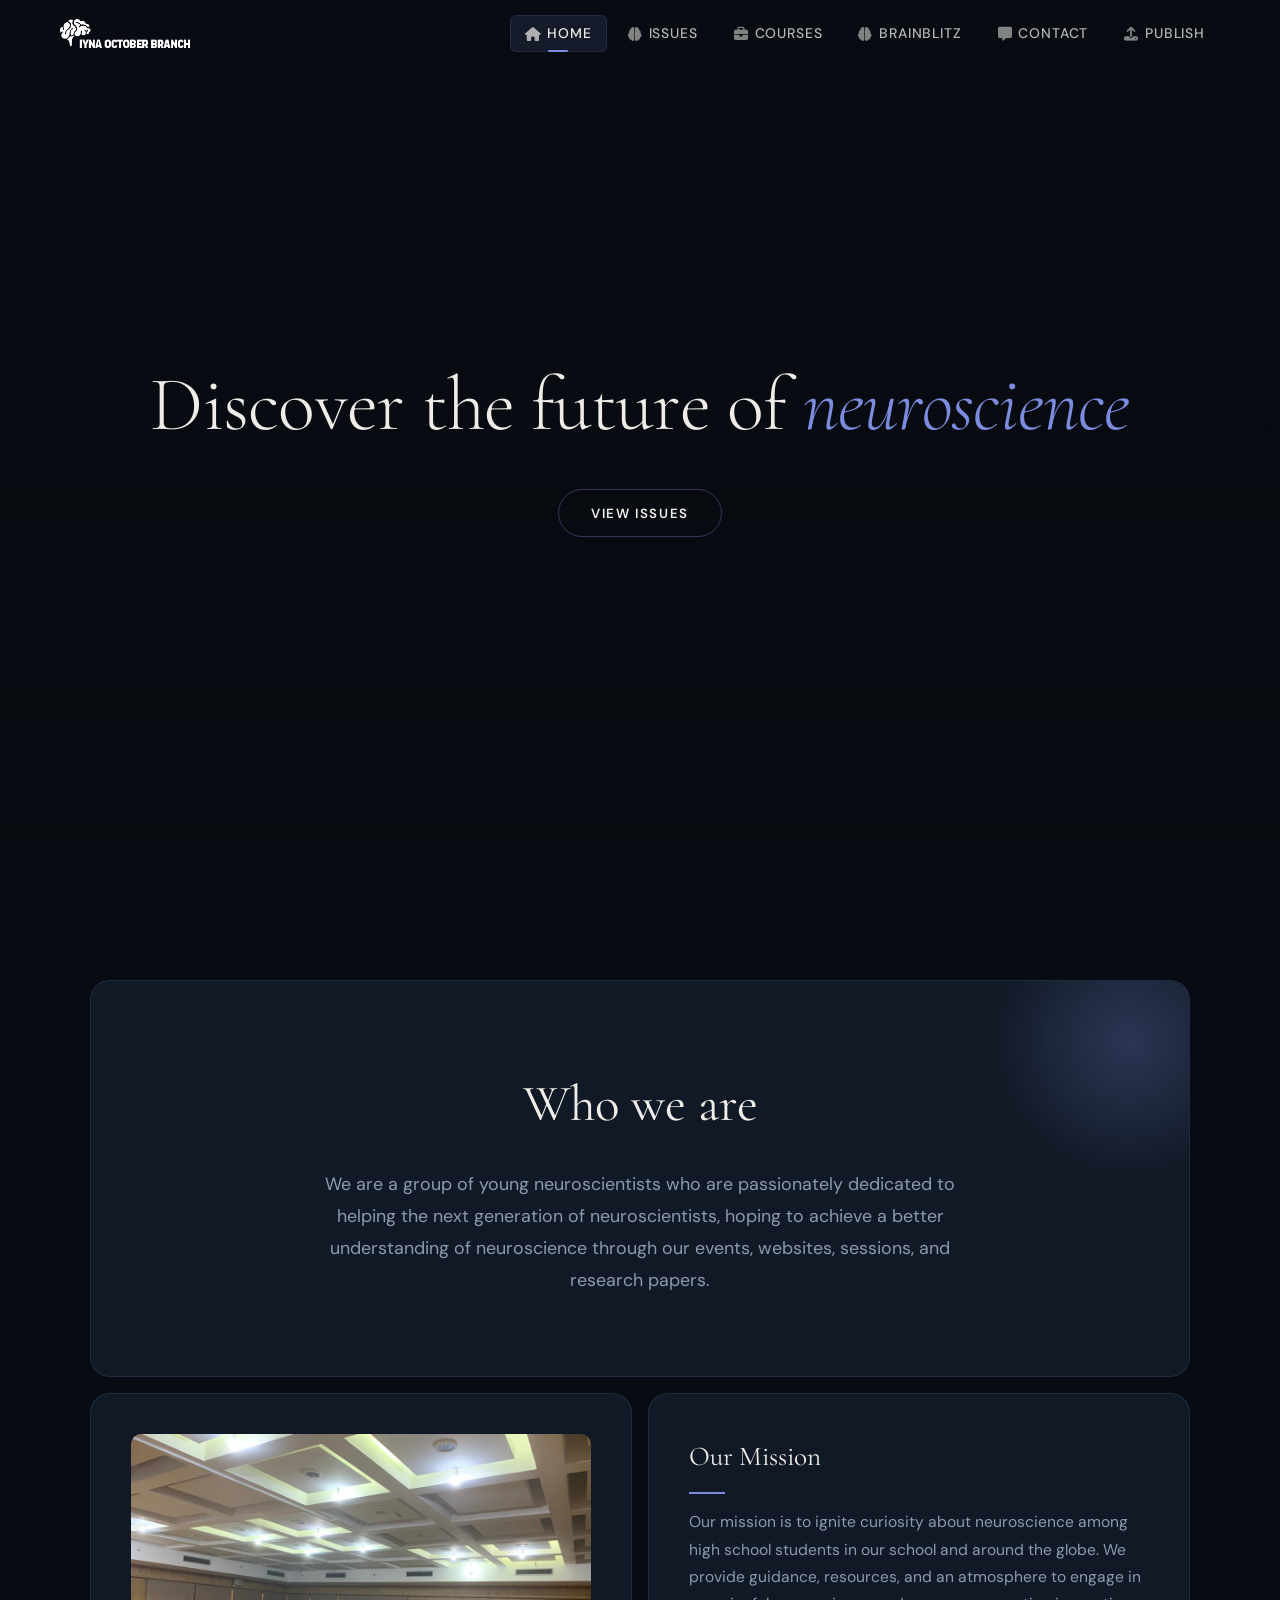
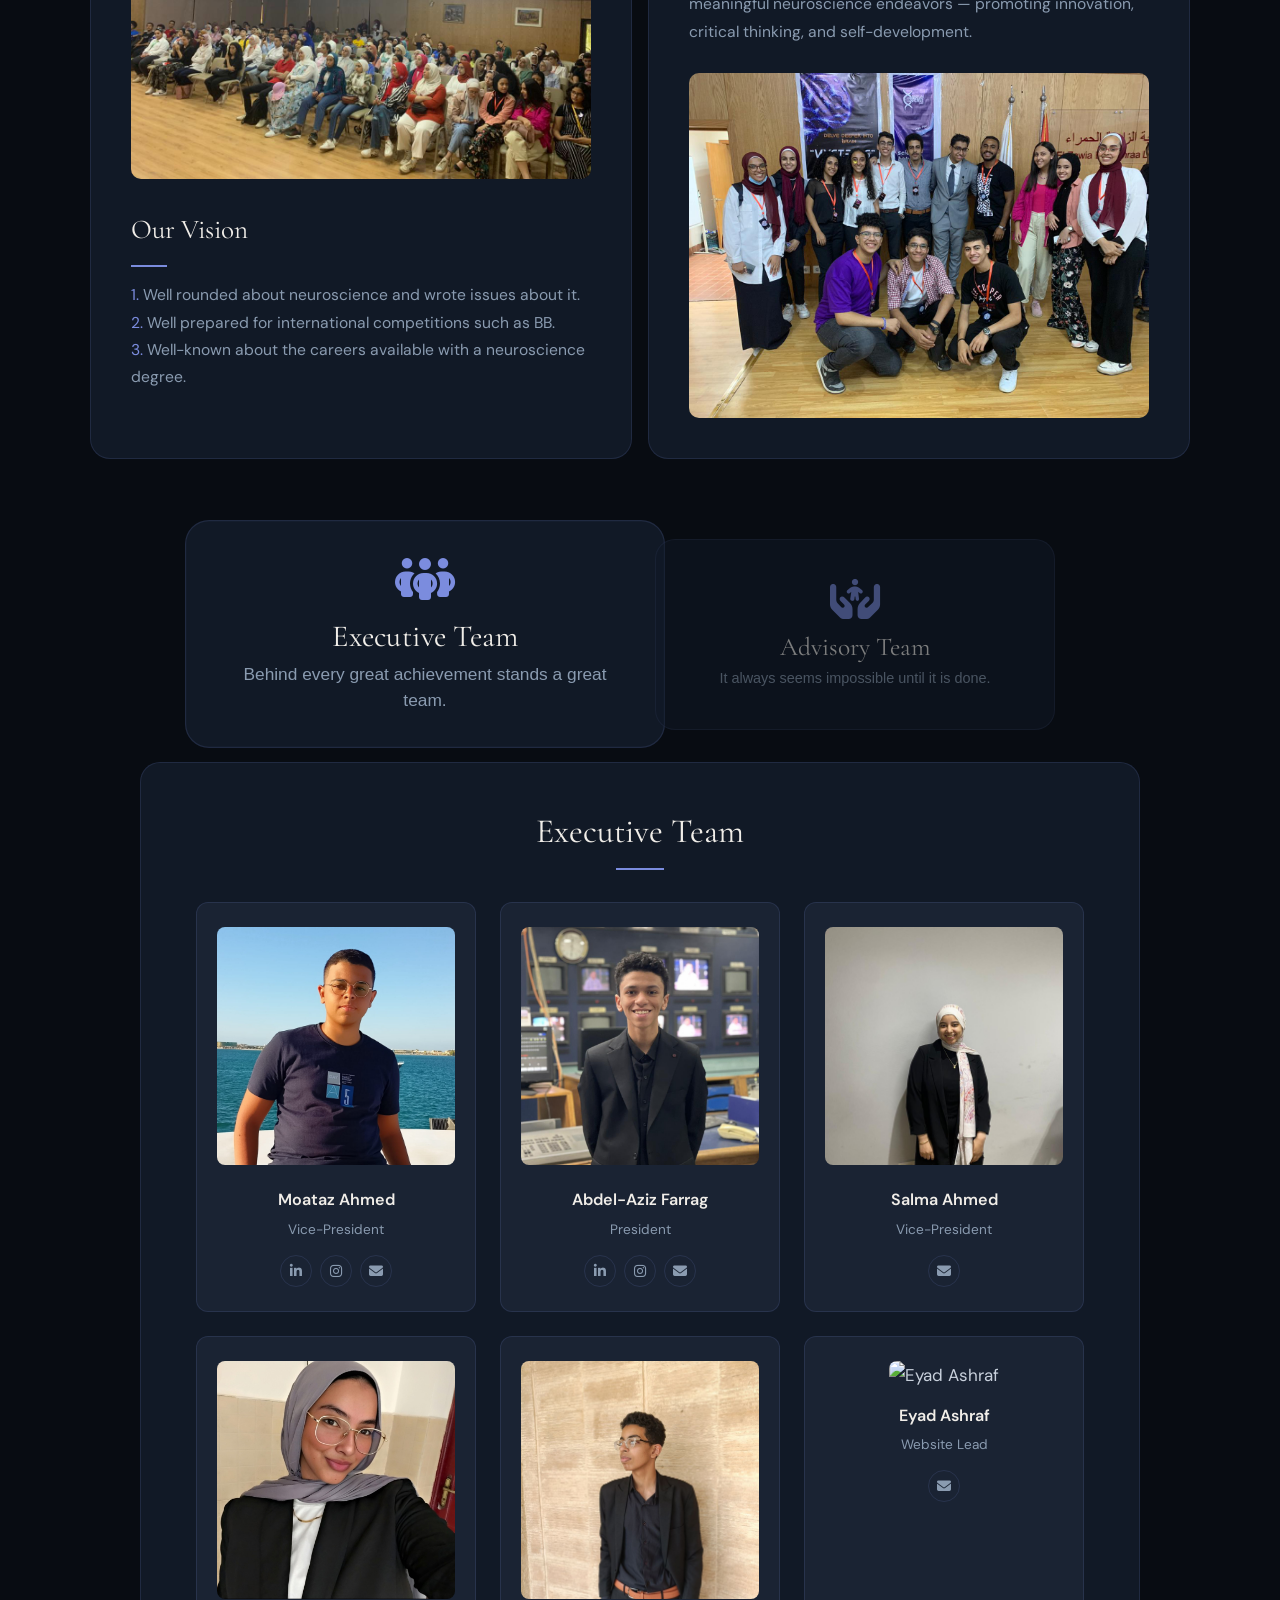
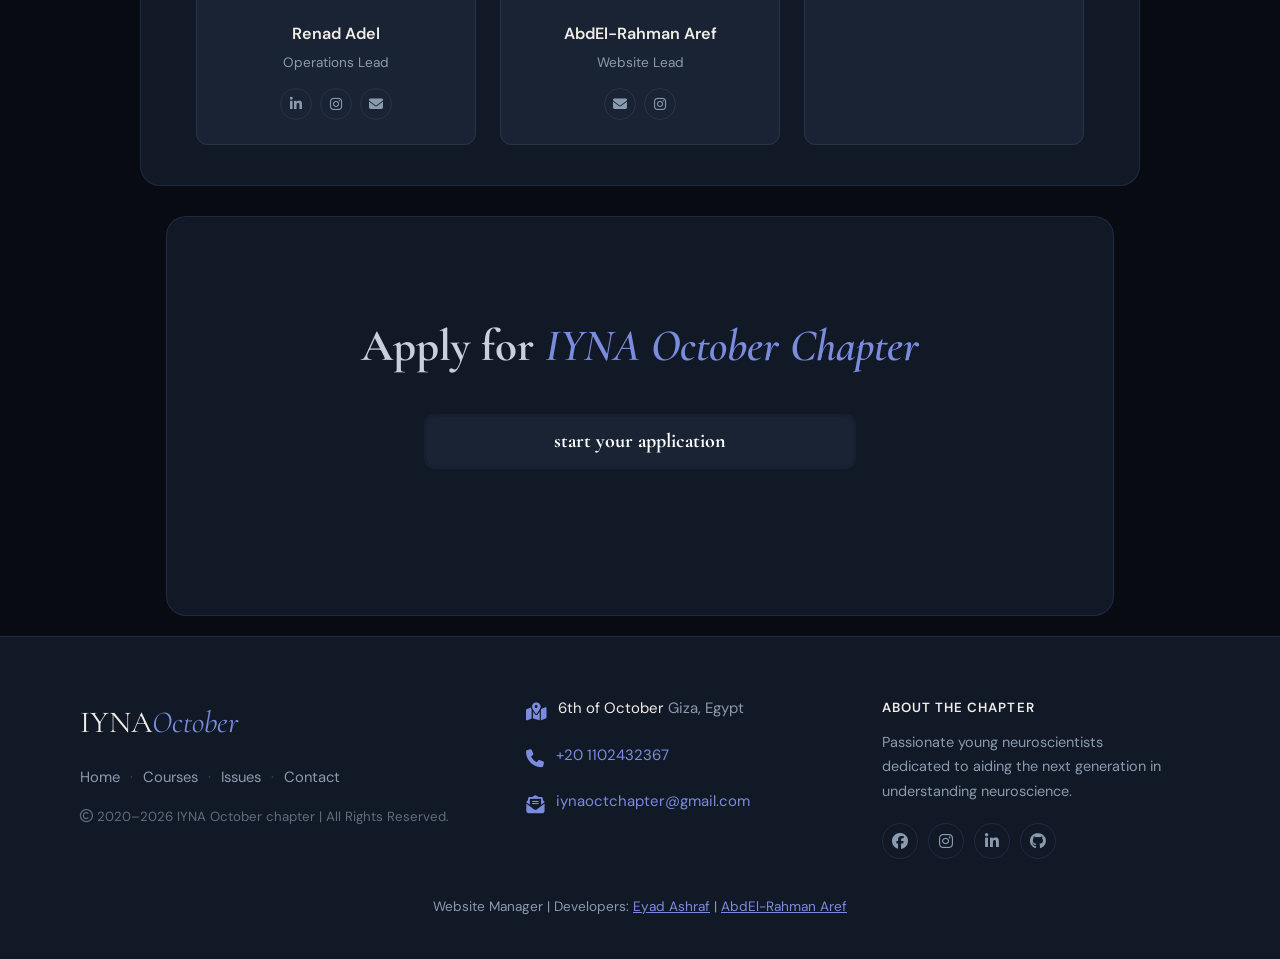
==== commit 8ee567cc: "added the base of the brainblitz page, and added its button to the nav bar of each page" ====
--- a/index.html
+++ b/index.html
@@ -31,6 +31,7 @@
           <li><a href="#home" class="active"><i class="fa-solid fa-house"></i> Home</a></li>
           <li><a href="issues.html"><i class="fa-solid fa-brain"></i> Issues</a></li>
           <li><a href="courses.html"><i class="fa-solid fa-briefcase"></i> Courses</a></li>
+          <li><a href="brainblitz.html"><i class="fa-solid fa-brain"></i> BrainBlitz</a></li>
           <li><a href="contact.html"><i class="fa-solid fa-message"></i> Contact</a></li>
           <li><a href="publish.html"><i class="fa-solid fa-upload"></i> Publish</a></li>
         </ul>
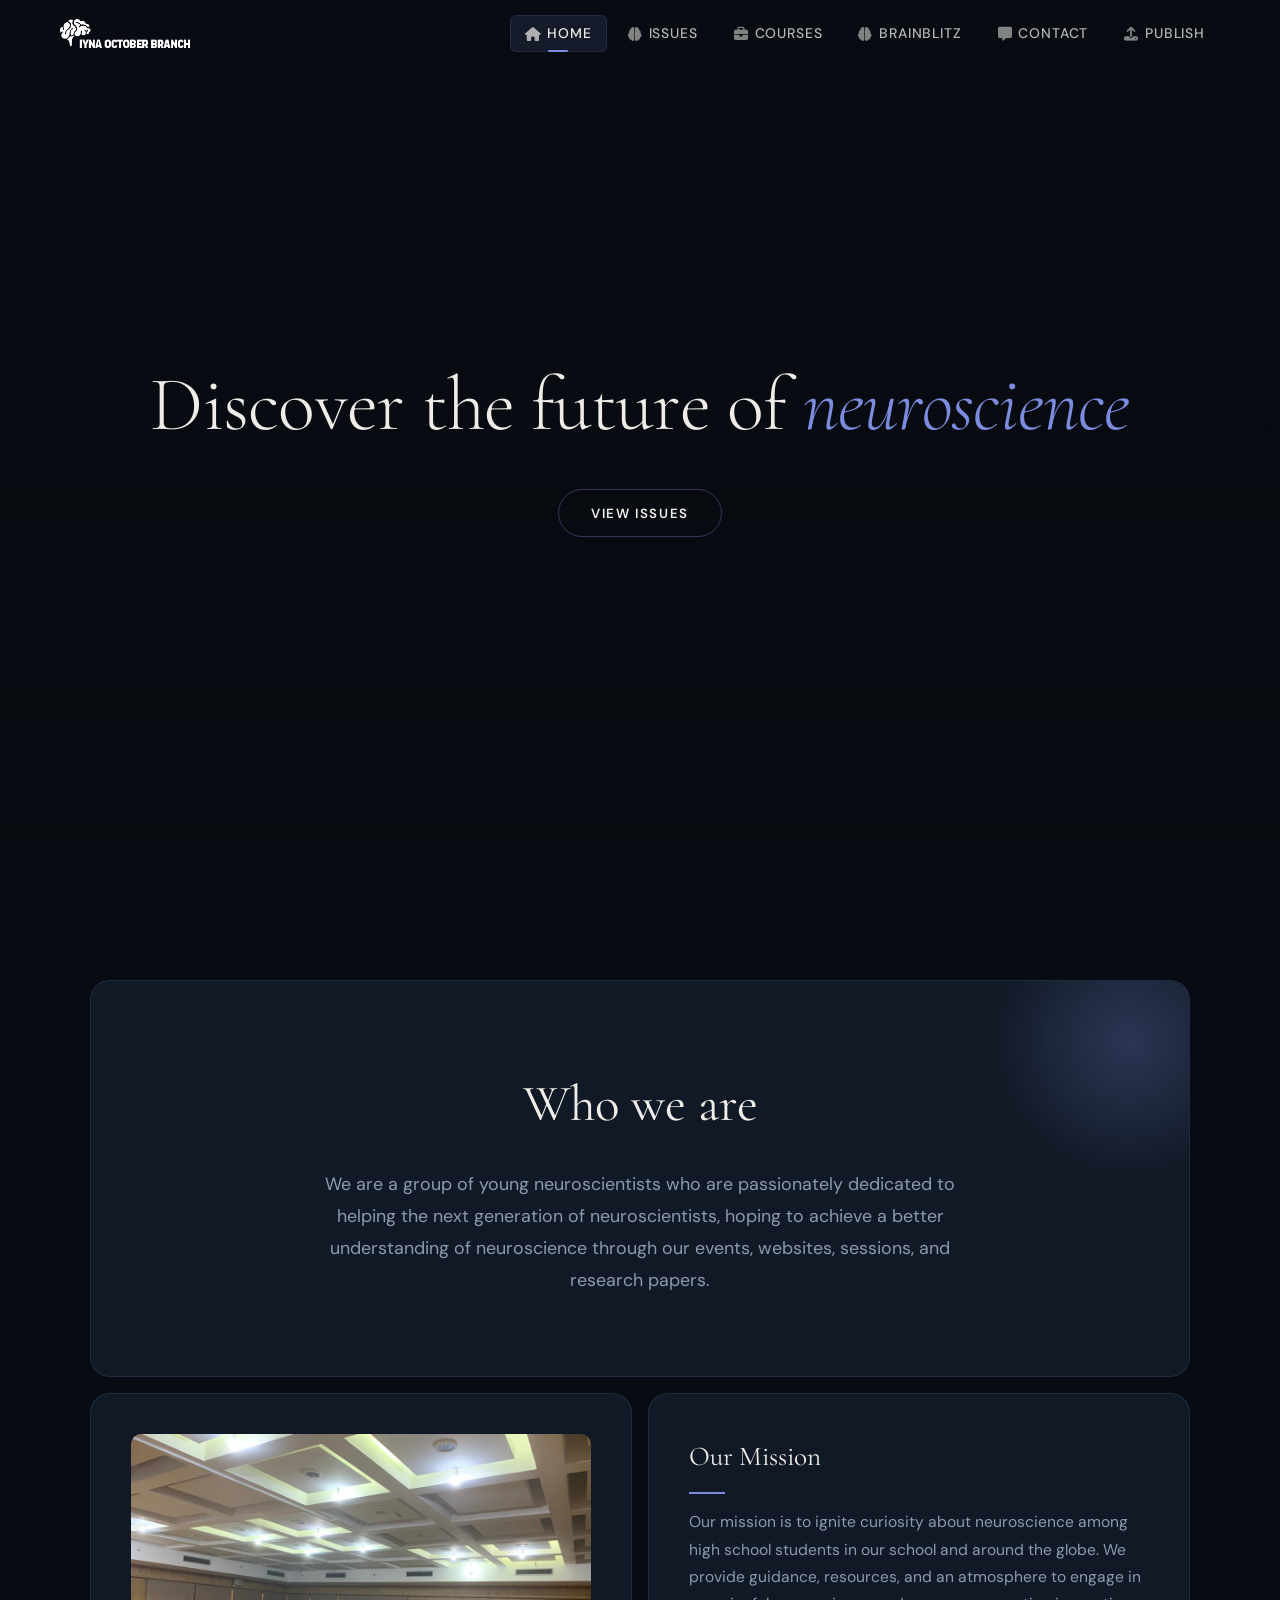
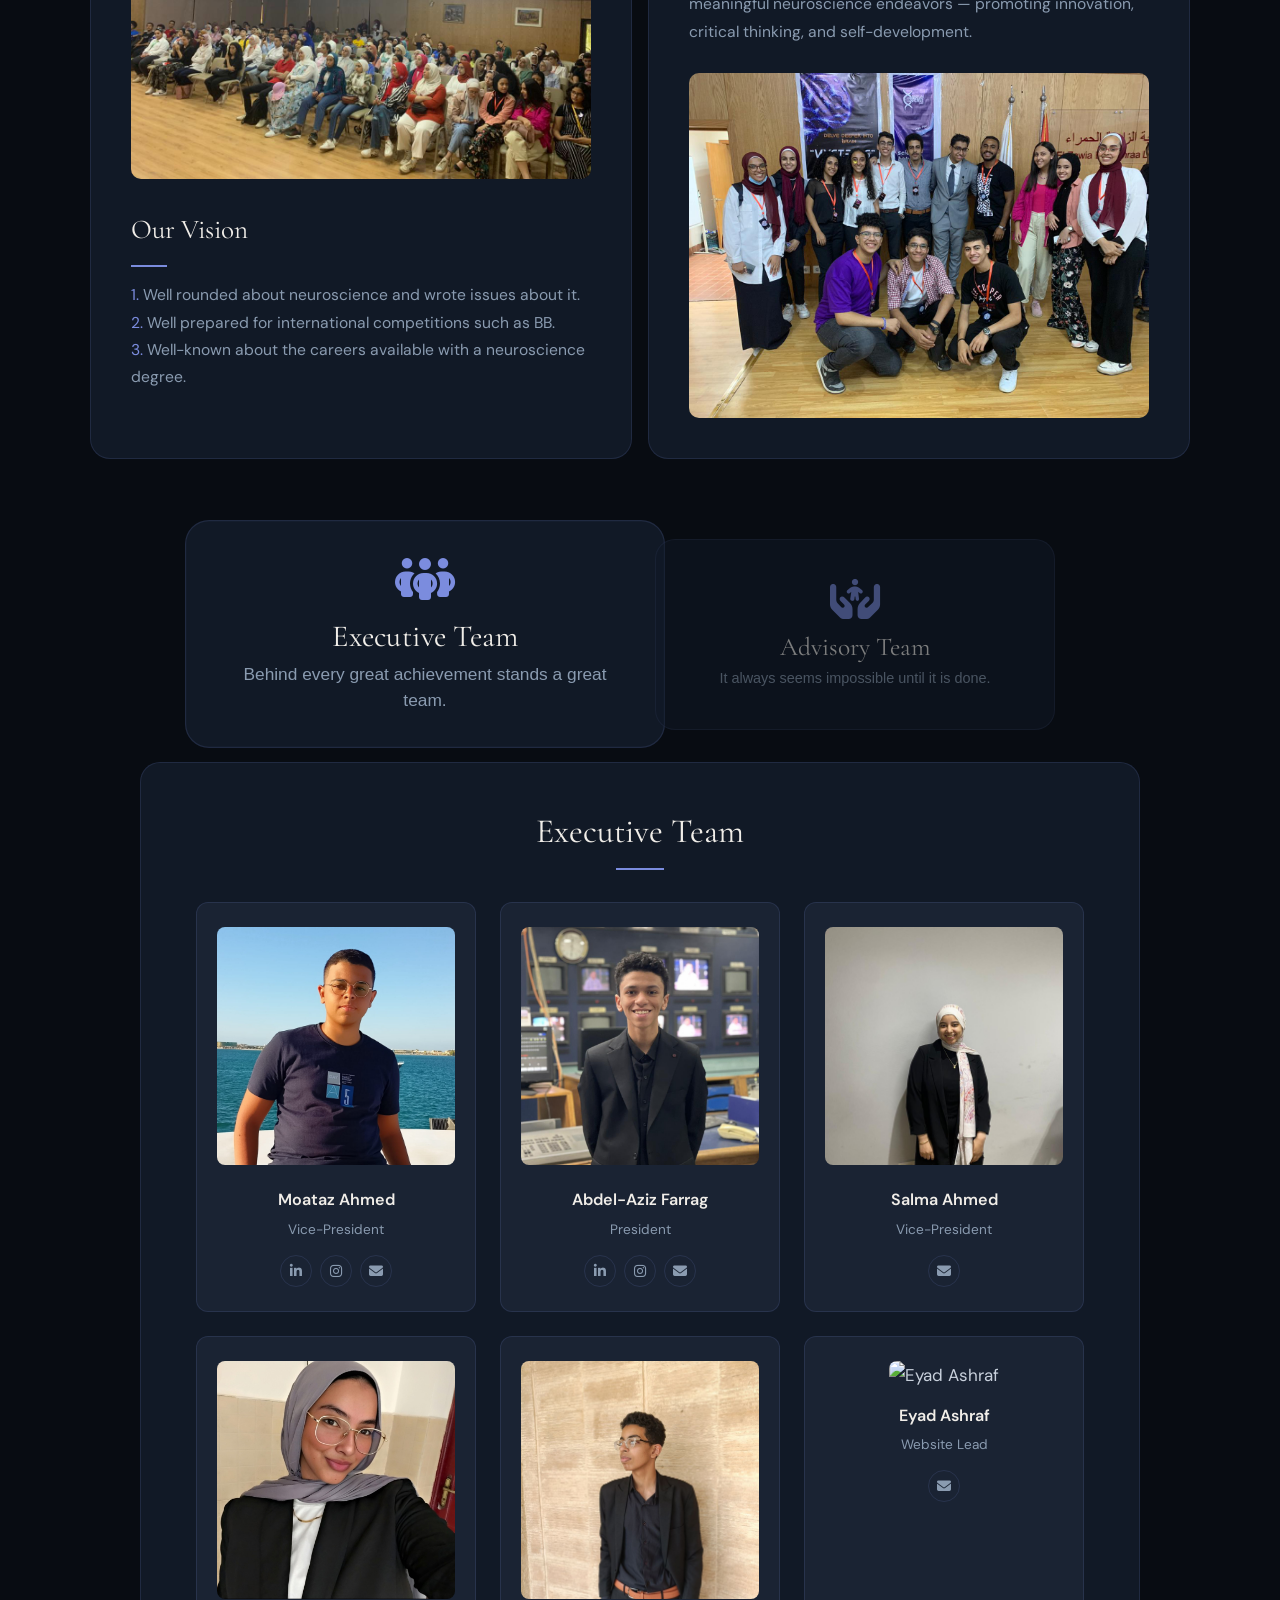
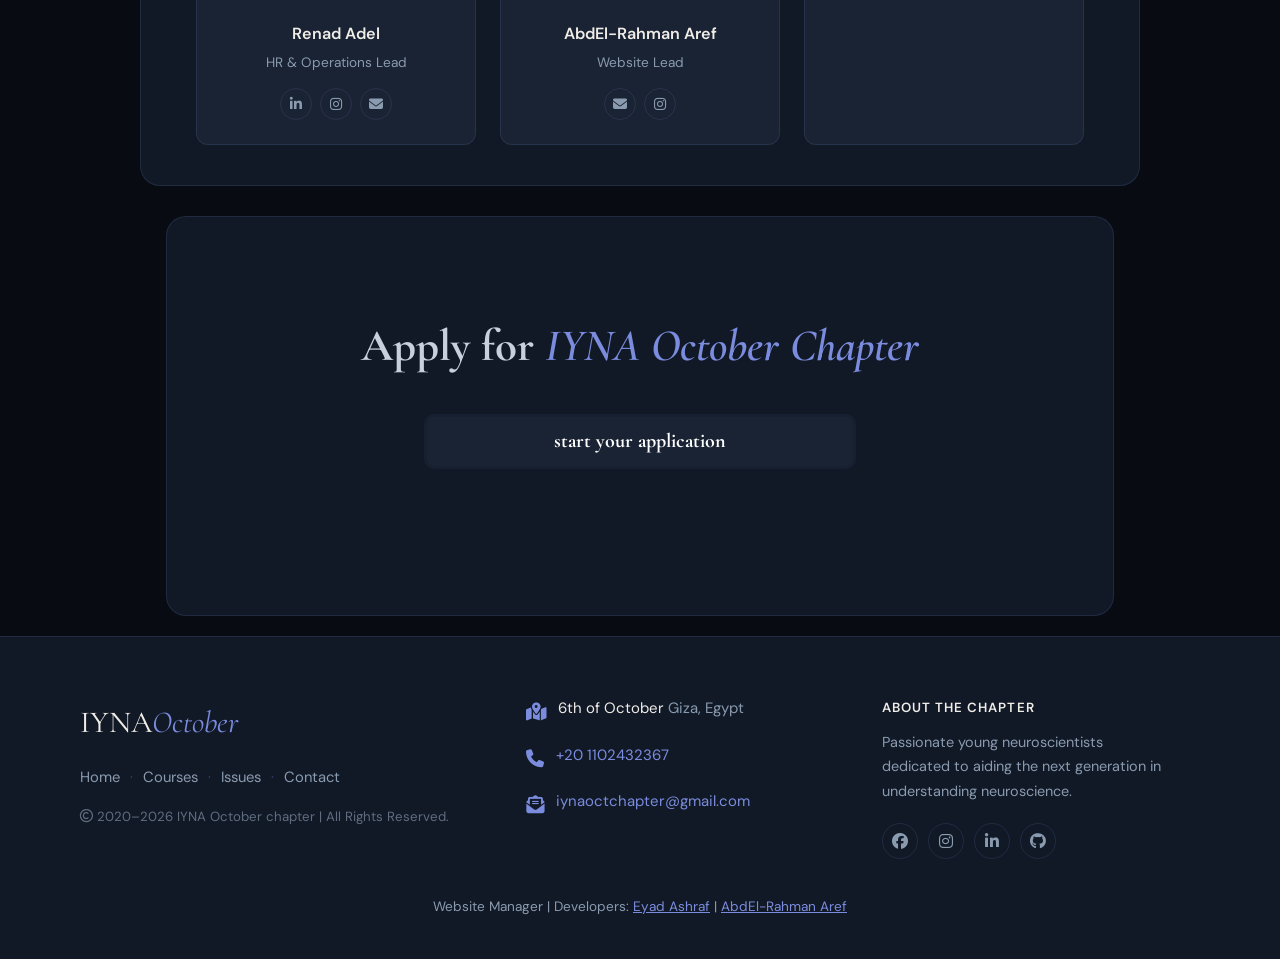
==== commit 37681b73: "more minimal updates & fixes" ====
--- a/index.html
+++ b/index.html
@@ -22,7 +22,7 @@
 
     <header class="header1" id="header">
       <div class="logos">
-        <img src="imgs/logo_F.png" class="logo" id="logo_F" alt="IYNA Logo">
+        <img src="imgs/logo_F.png" class="logo" id="logo_F" alt="IYNA Logo"  onclick="location.href = './index.html'">
         <img src="imgs/LOGO9.png" class="logo" id="LOGO9" alt="IYNA Icon" style="width:44px;display:none;">
       </div>
       <input type="checkbox" id="nav_check" hidden>
@@ -133,7 +133,7 @@
         <div class="team-mem">
           <img src="imgs/renad-adel.jpeg" alt="Renad Adel">
           <h4>Renad Adel</h4>
-          <p>Operations Lead</p>
+          <p>HR & Operations Lead</p>
           <div class="social-links">
             <a href="https://www.linkedin.com/in/renad-adel-b2214936b" target="_blank" class="fac"><i class="fa-brands fa-linkedin-in"></i></a>
             <a href="https://www.instagram.com/renad_adell" target="_blank" class="instag"><i class="fa-brands fa-instagram"></i></a>
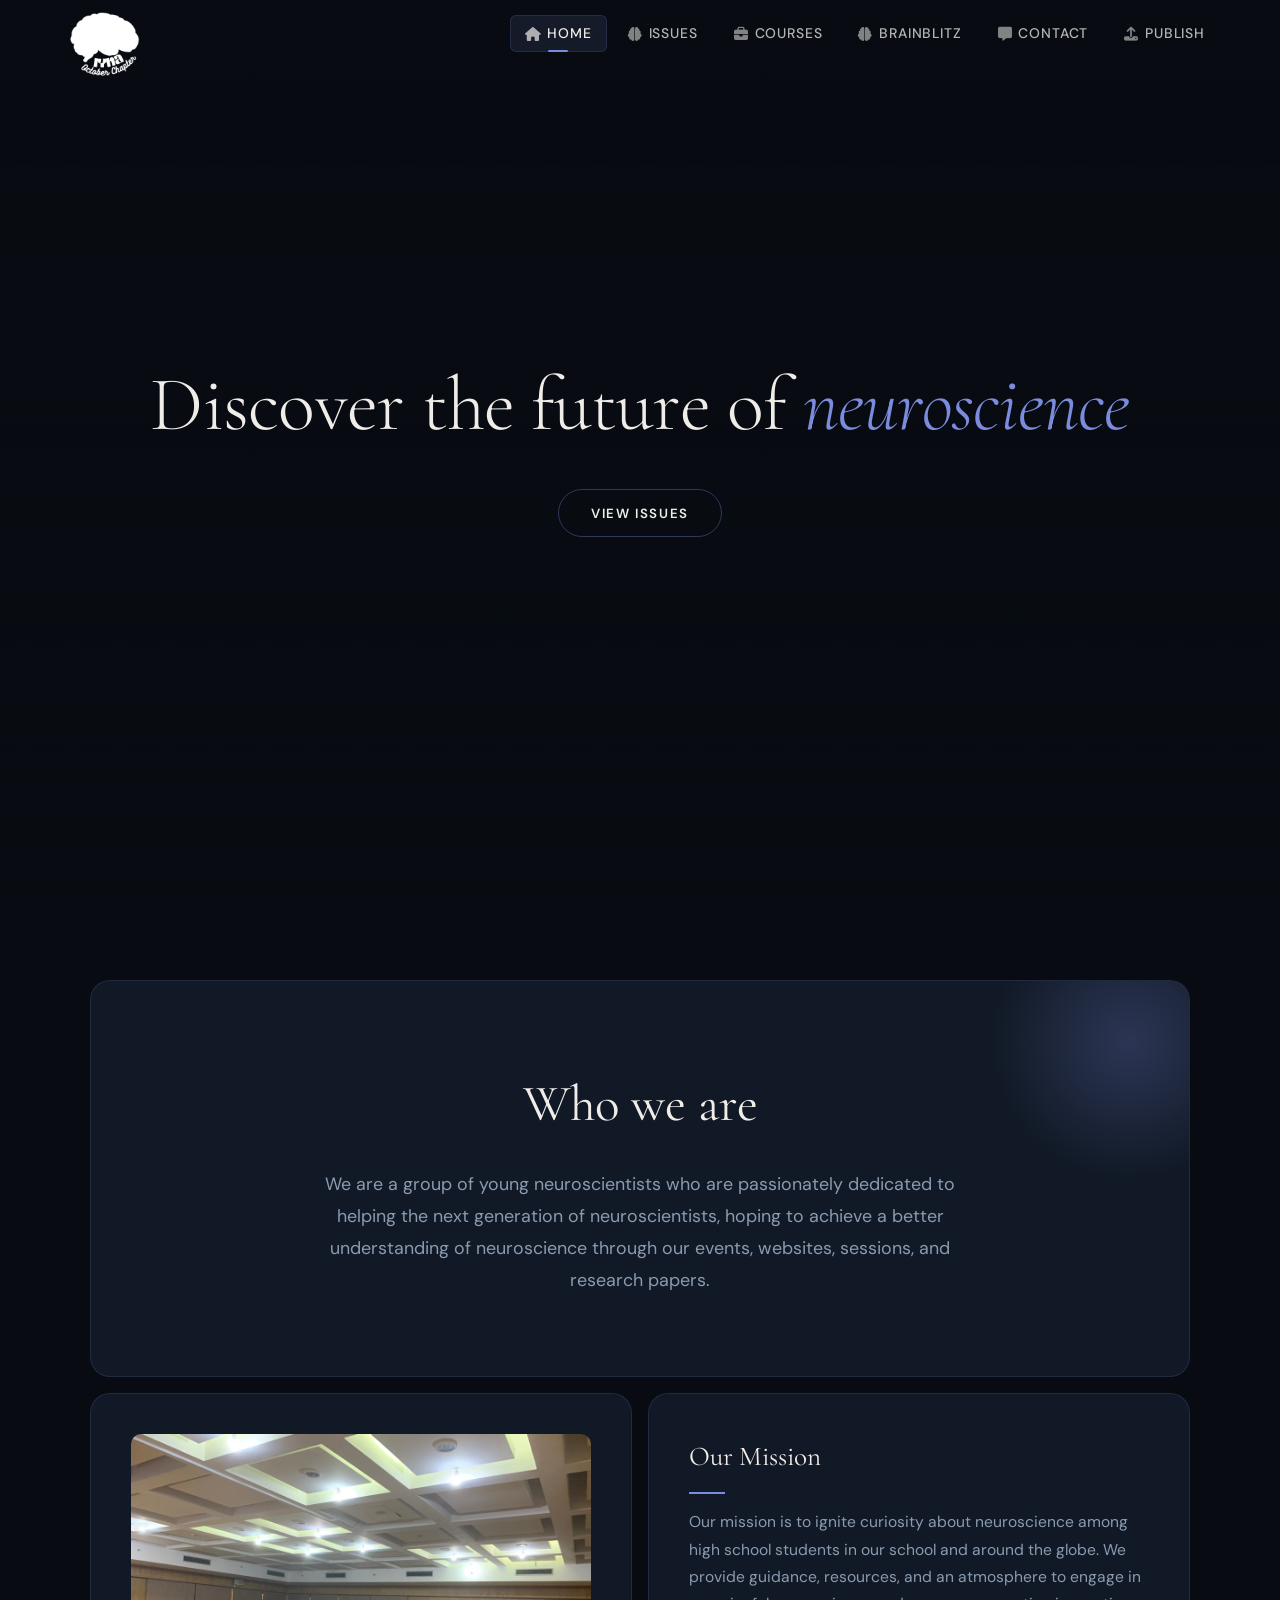
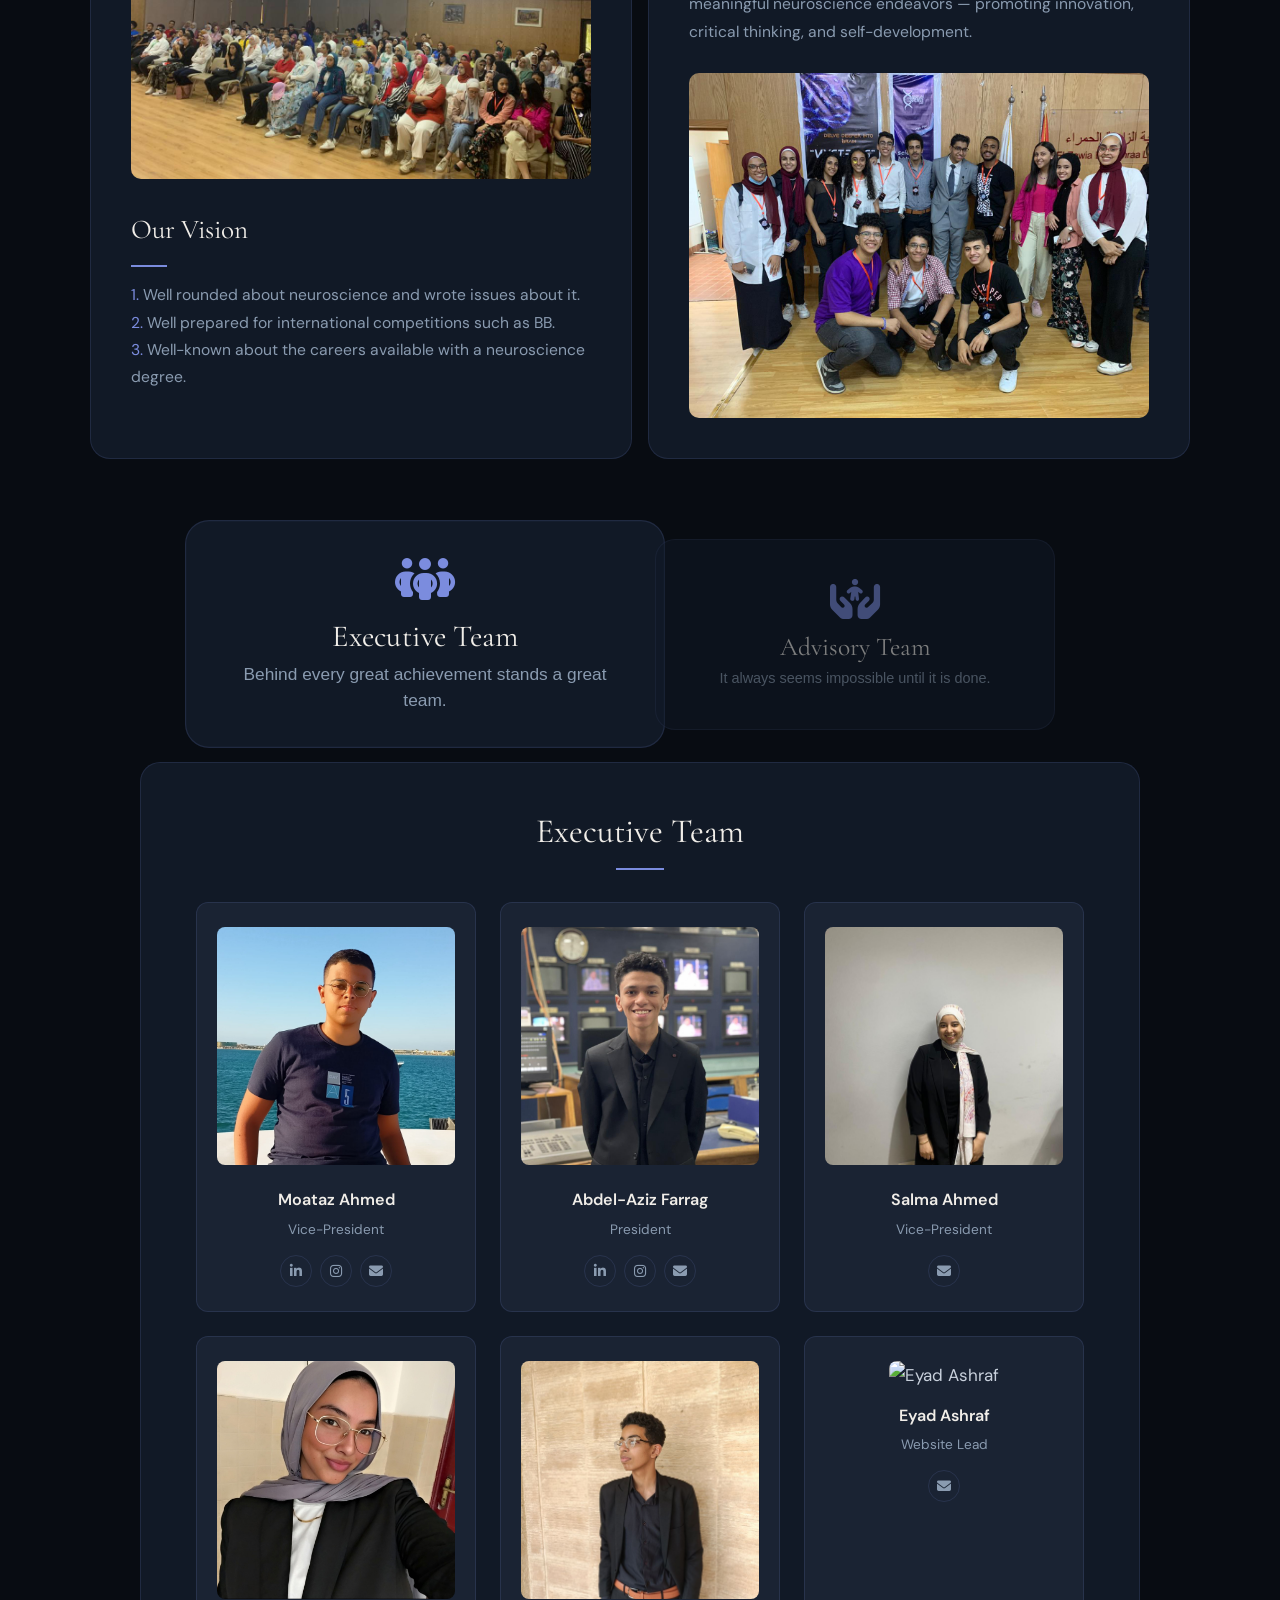
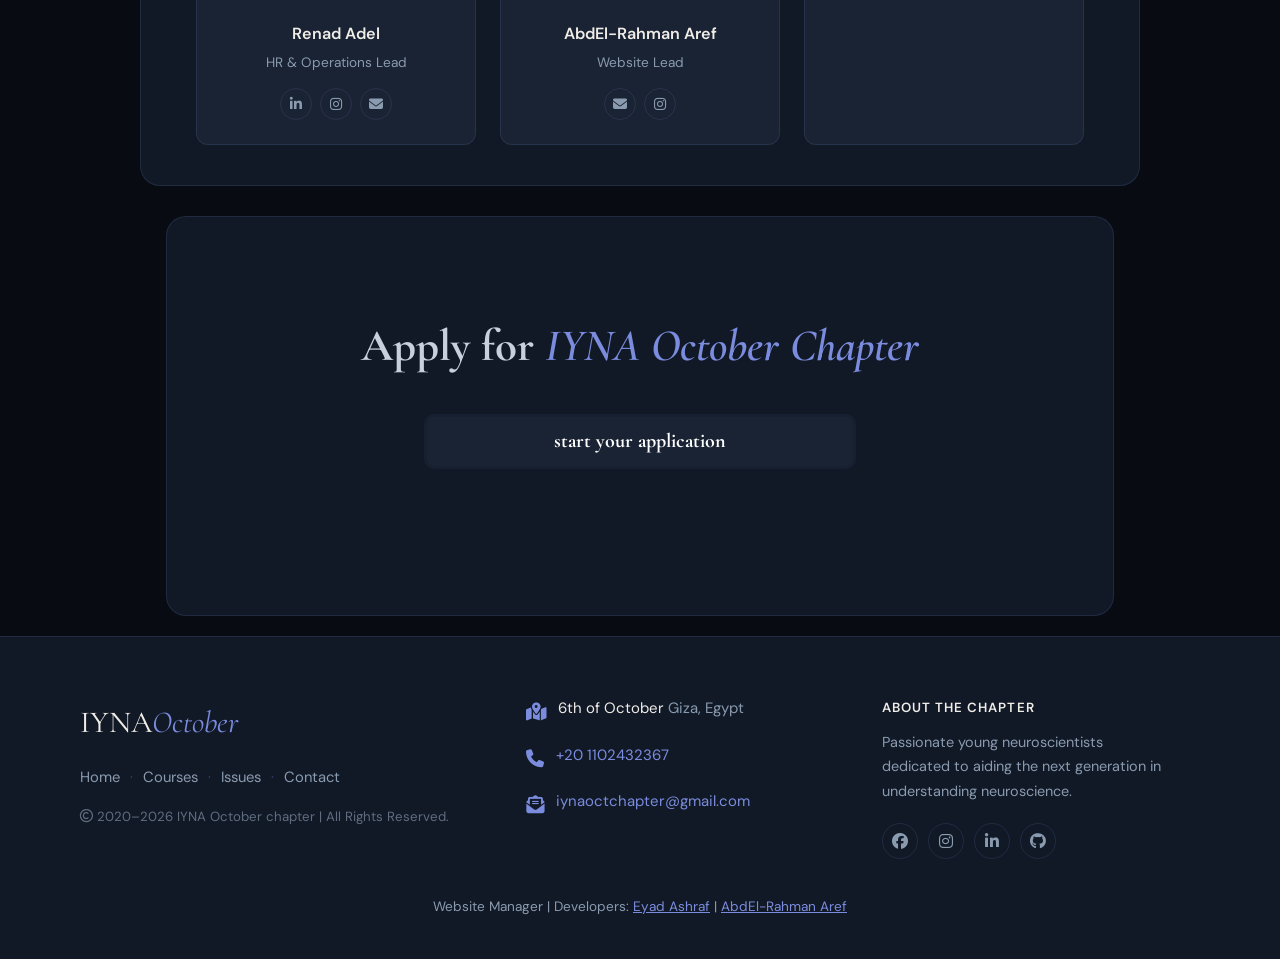
==== commit fc850cf8: "Added the new logo to the header" ====
--- a/index.html
+++ b/index.html
@@ -22,7 +22,7 @@
 
     <header class="header1" id="header">
       <div class="logos">
-        <img src="imgs/logo_F.png" class="logo" id="logo_F" alt="IYNA Logo"  onclick="location.href = './index.html'">
+        <img src="imgs/website-logo.png" class="logo" id="logo_F" alt="IYNA Logo"  onclick="location.href = './index.html'">
         <img src="imgs/LOGO9.png" class="logo" id="LOGO9" alt="IYNA Icon" style="width:44px;display:none;">
       </div>
       <input type="checkbox" id="nav_check" hidden>
--- a/css/style.css
+++ b/css/style.css
@@ -119,7 +119,9 @@
 }
 
 header .logo {
-  width: 130px;
+  width: 90px;
+  margin-top: 20px;
+  cursor: pointer;
   transition: opacity var(--transition);
 }
 header .logo:hover { opacity: 0.85; }
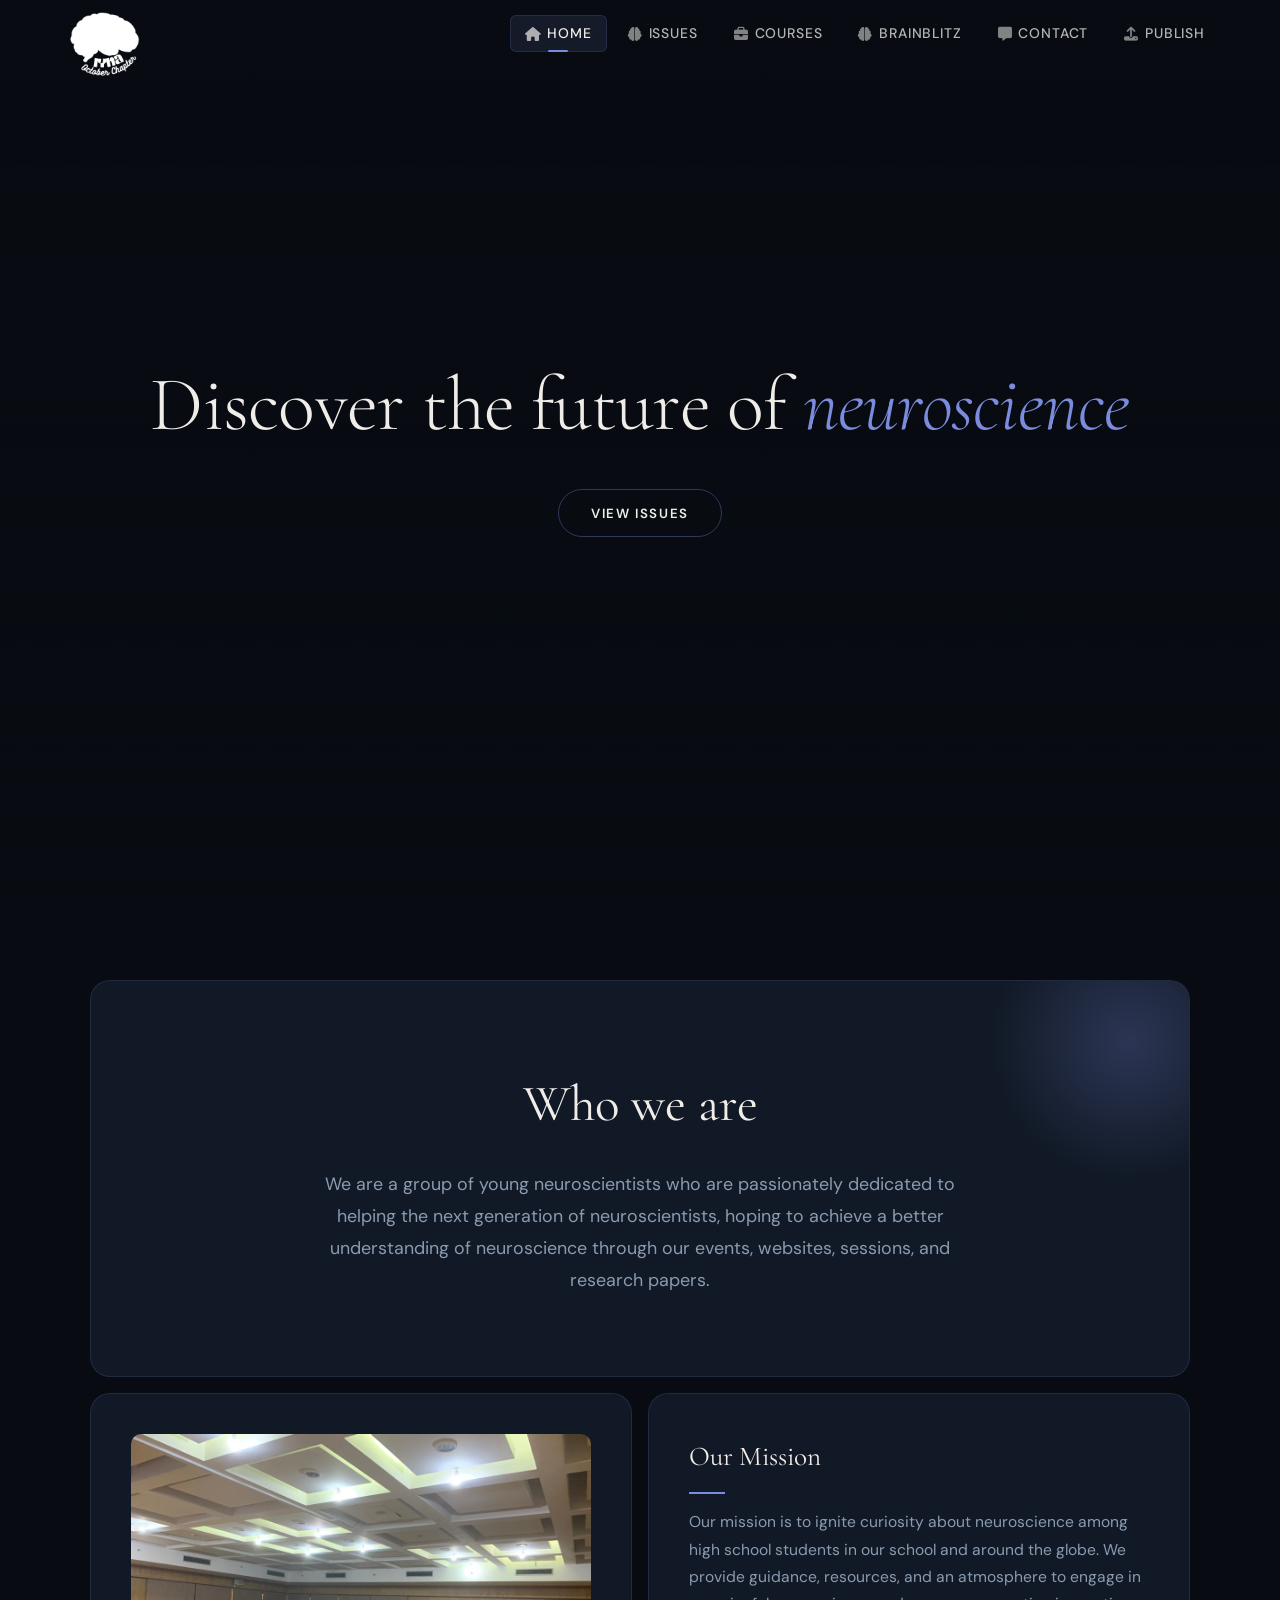
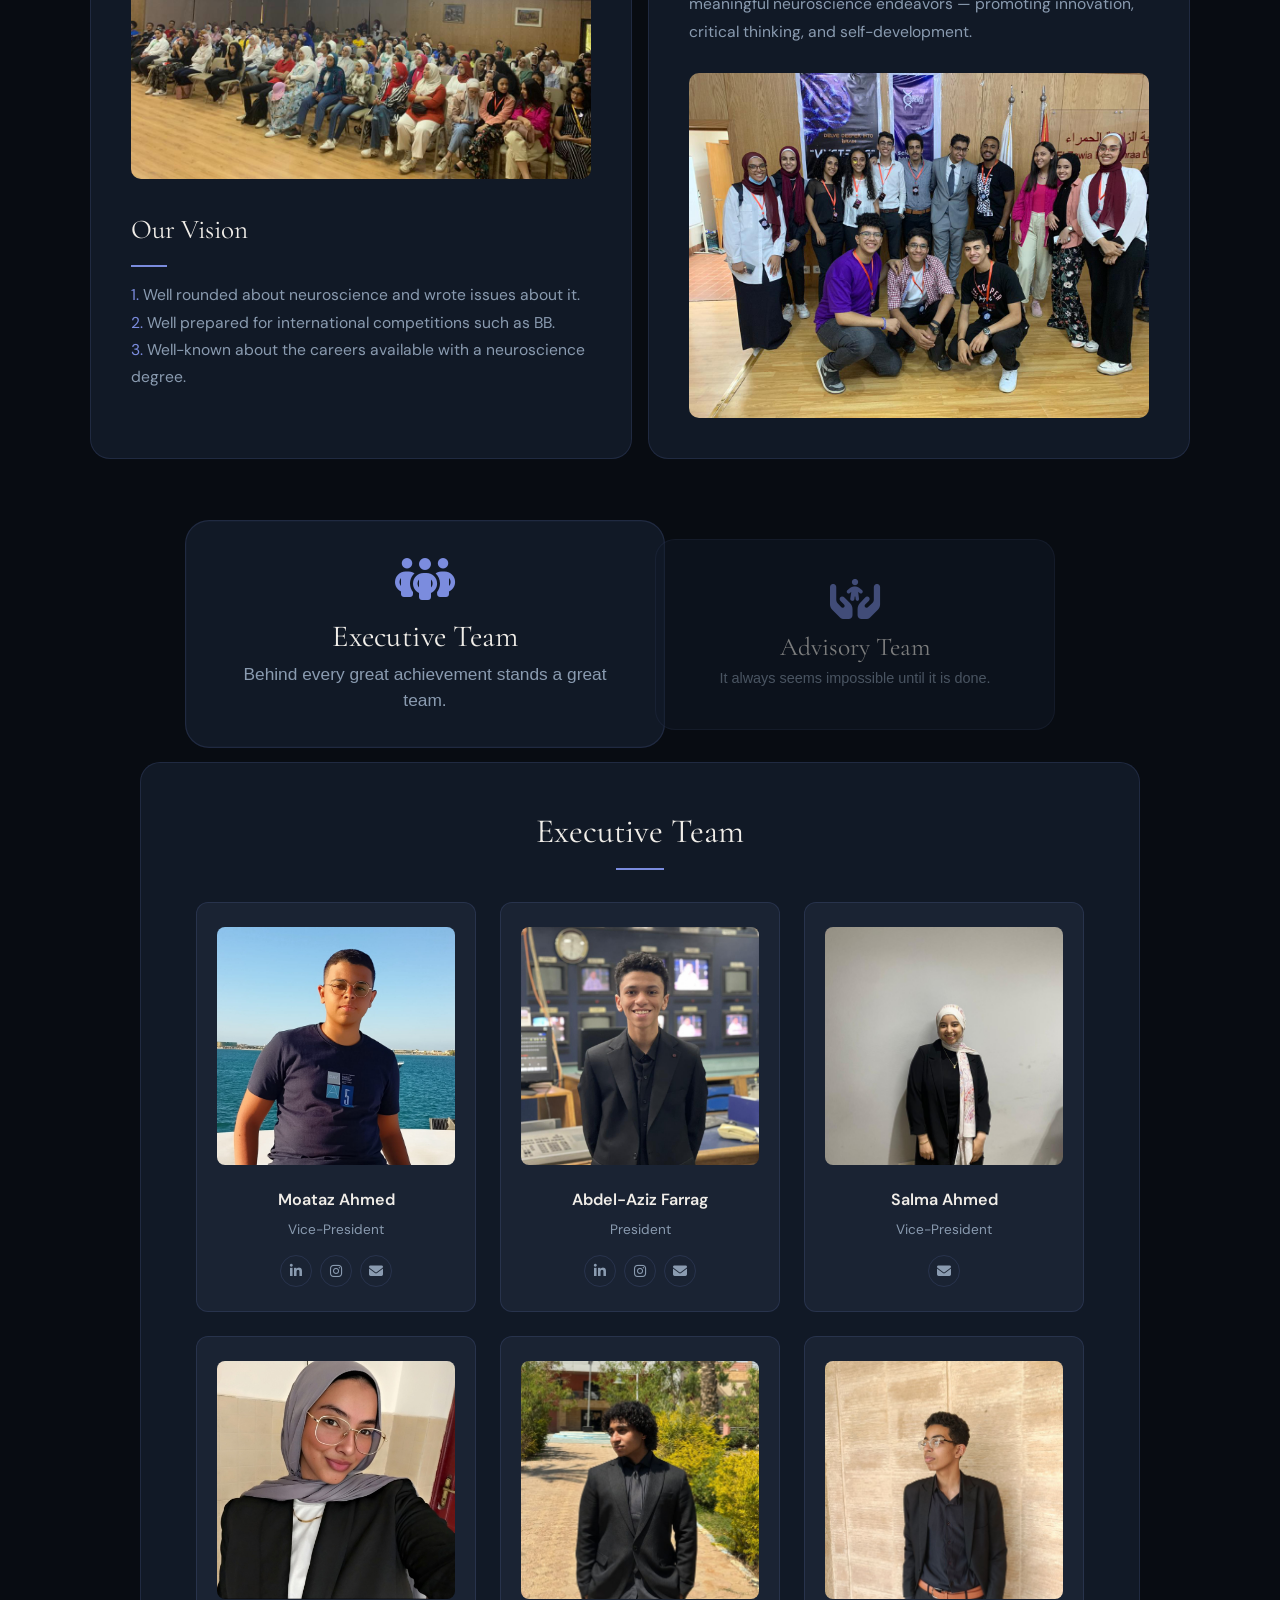
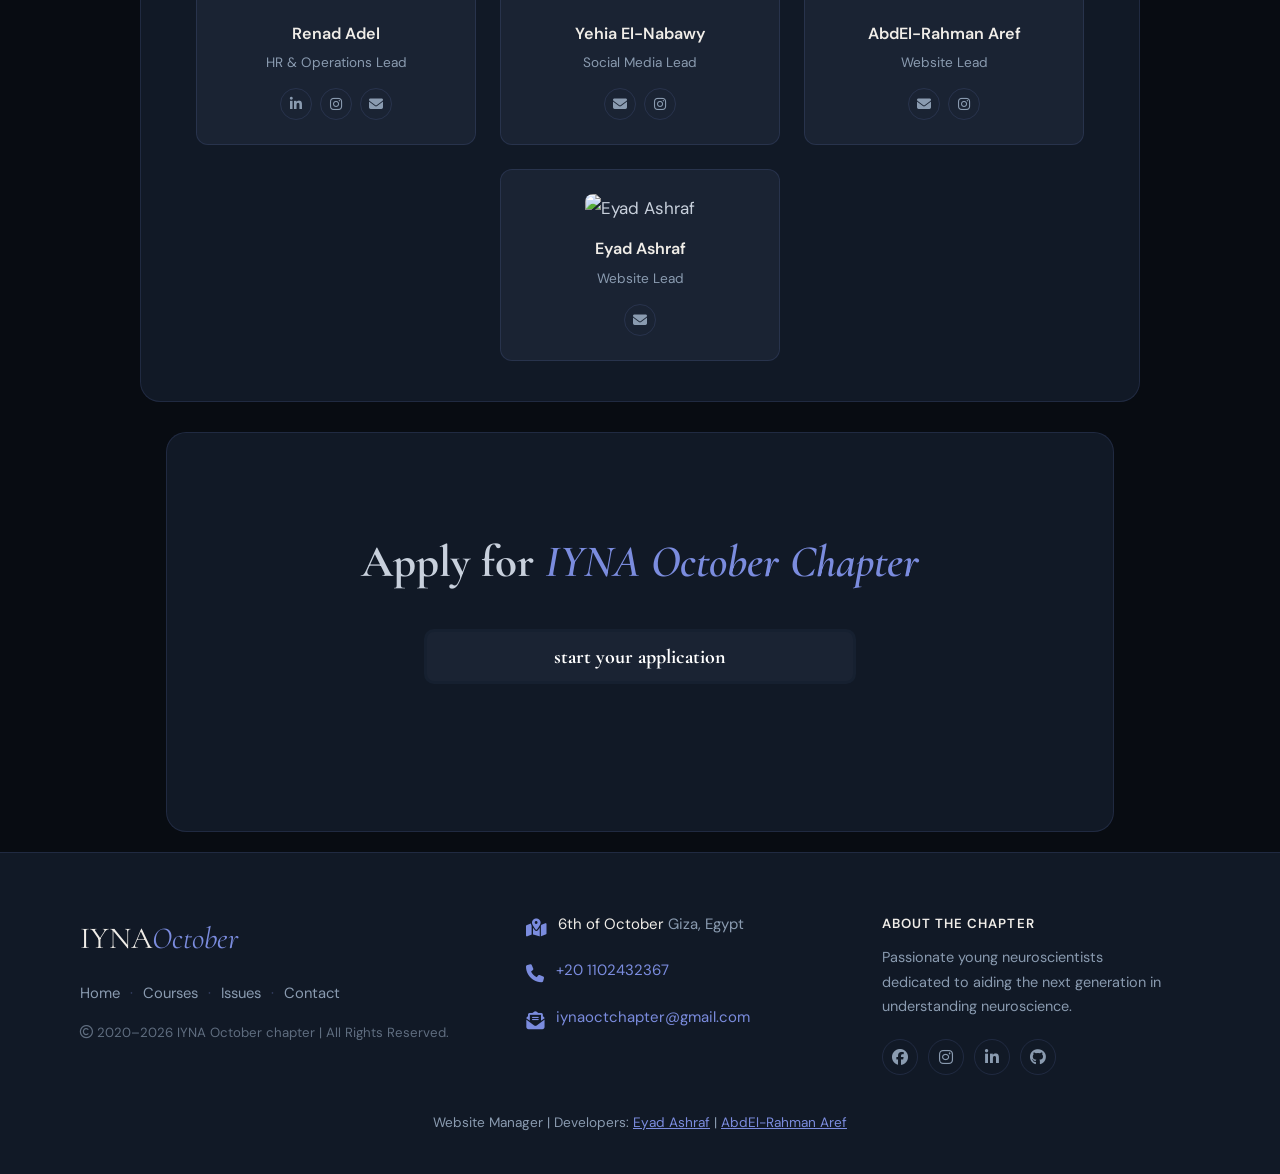
==== commit 1c4e4e28: "more responsivity and elements added" ====
--- a/index.html
+++ b/index.html
@@ -141,6 +141,15 @@
           </div>
         </div>
         <div class="team-mem">
+          <img src="./imgs/yehia-elnabawy.jpg" alt="Yehia El-Nabawy">
+          <h4>Yehia El-Nabawy</h4>
+          <p>Social Media Lead</p>
+          <div class="social-links">
+            <a href="mailto:yahyanabawy02@gmail.com" class="whats"><i class="fa-solid fa-envelope"></i></a>
+            <a href="https://www.instagram.com/im_grey02" target="_blank" class="instag"><i class="fa-brands fa-instagram"></i></a>
+          </div>
+        </div>
+        <div class="team-mem">
           <img src="./imgs/abdelrahman-aref.jpg" alt="AbdEl-Rahman Aref">
           <h4>AbdEl-Rahman Aref</h4>
           <p>Website Lead</p>
--- a/css/style.css
+++ b/css/style.css
@@ -960,7 +960,7 @@
 }
 
 @media (max-width: 640px) {
-  header .logo { width: 100px; }
+  header .logo { width: 70px; }
   .course-card { width: 100%; max-width: 420px; }
   .courses { gap: 20px; }
   .team-mem { width: 160px; }
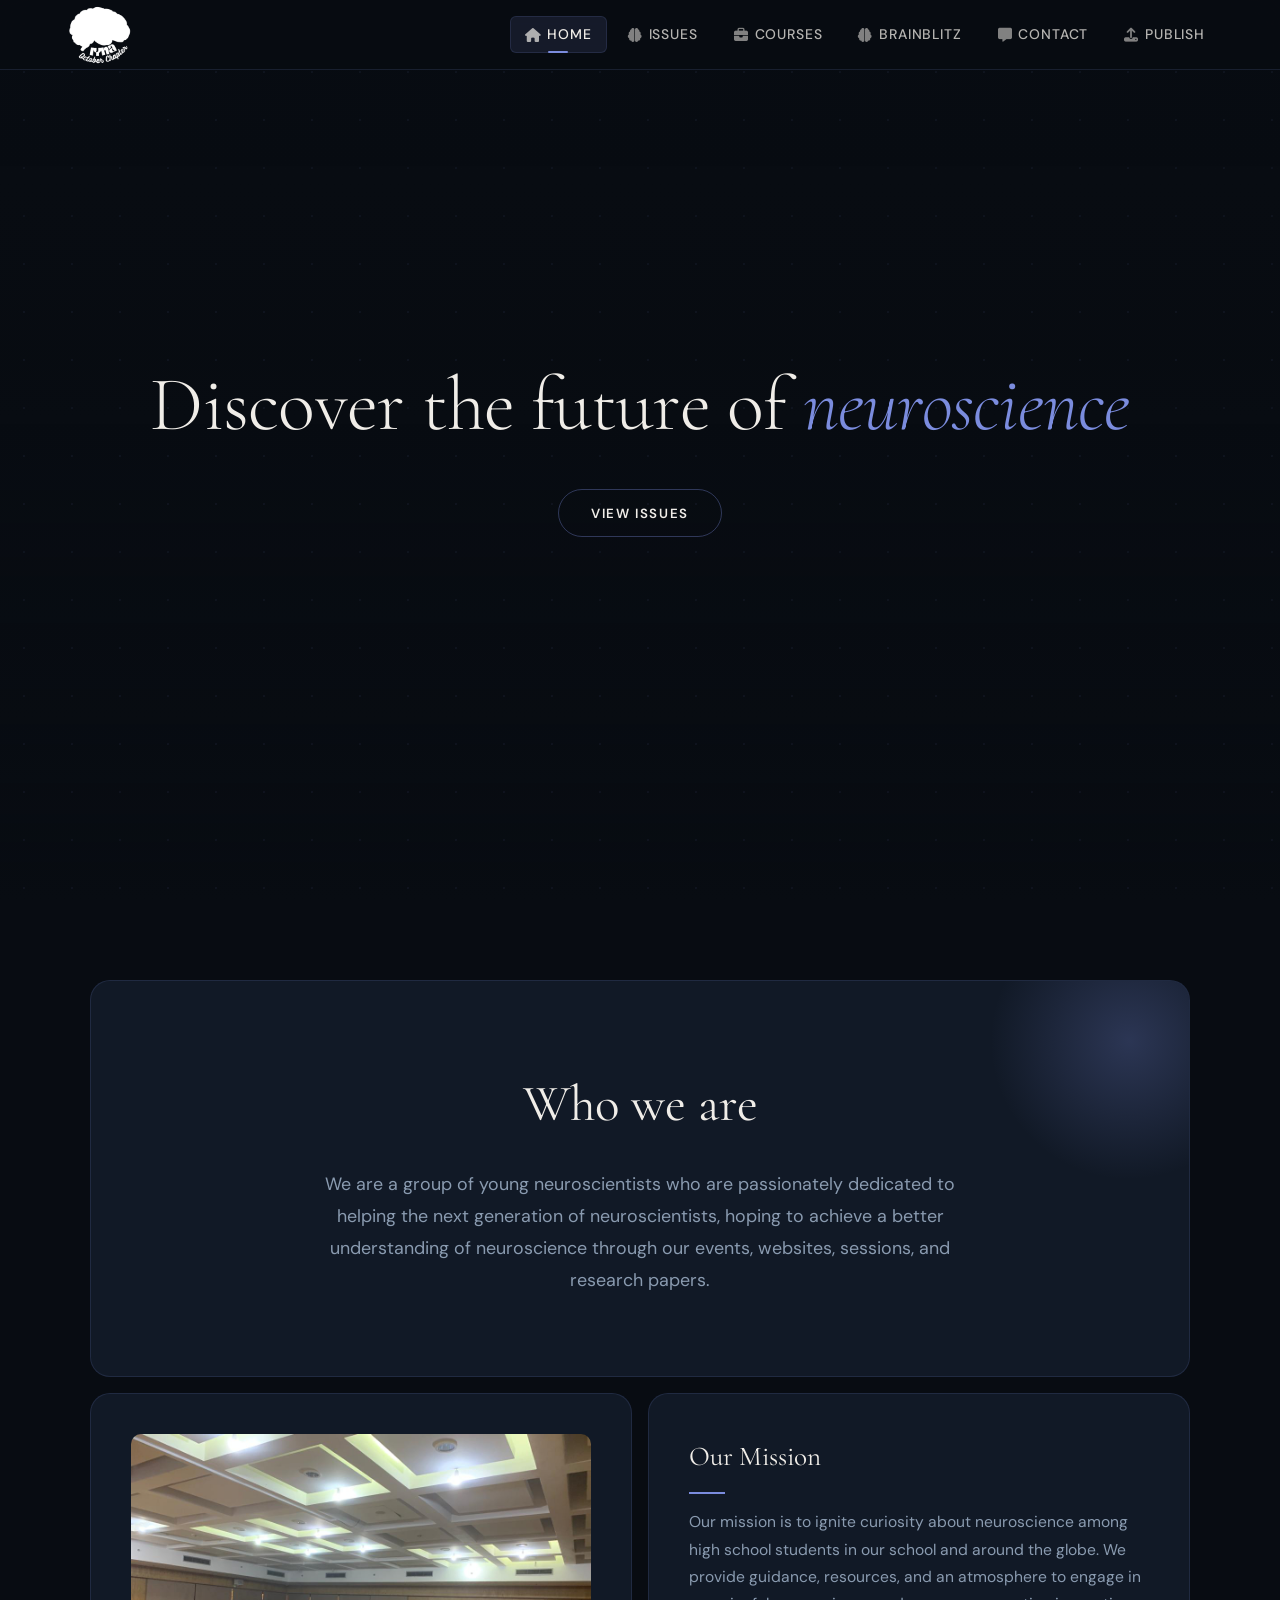
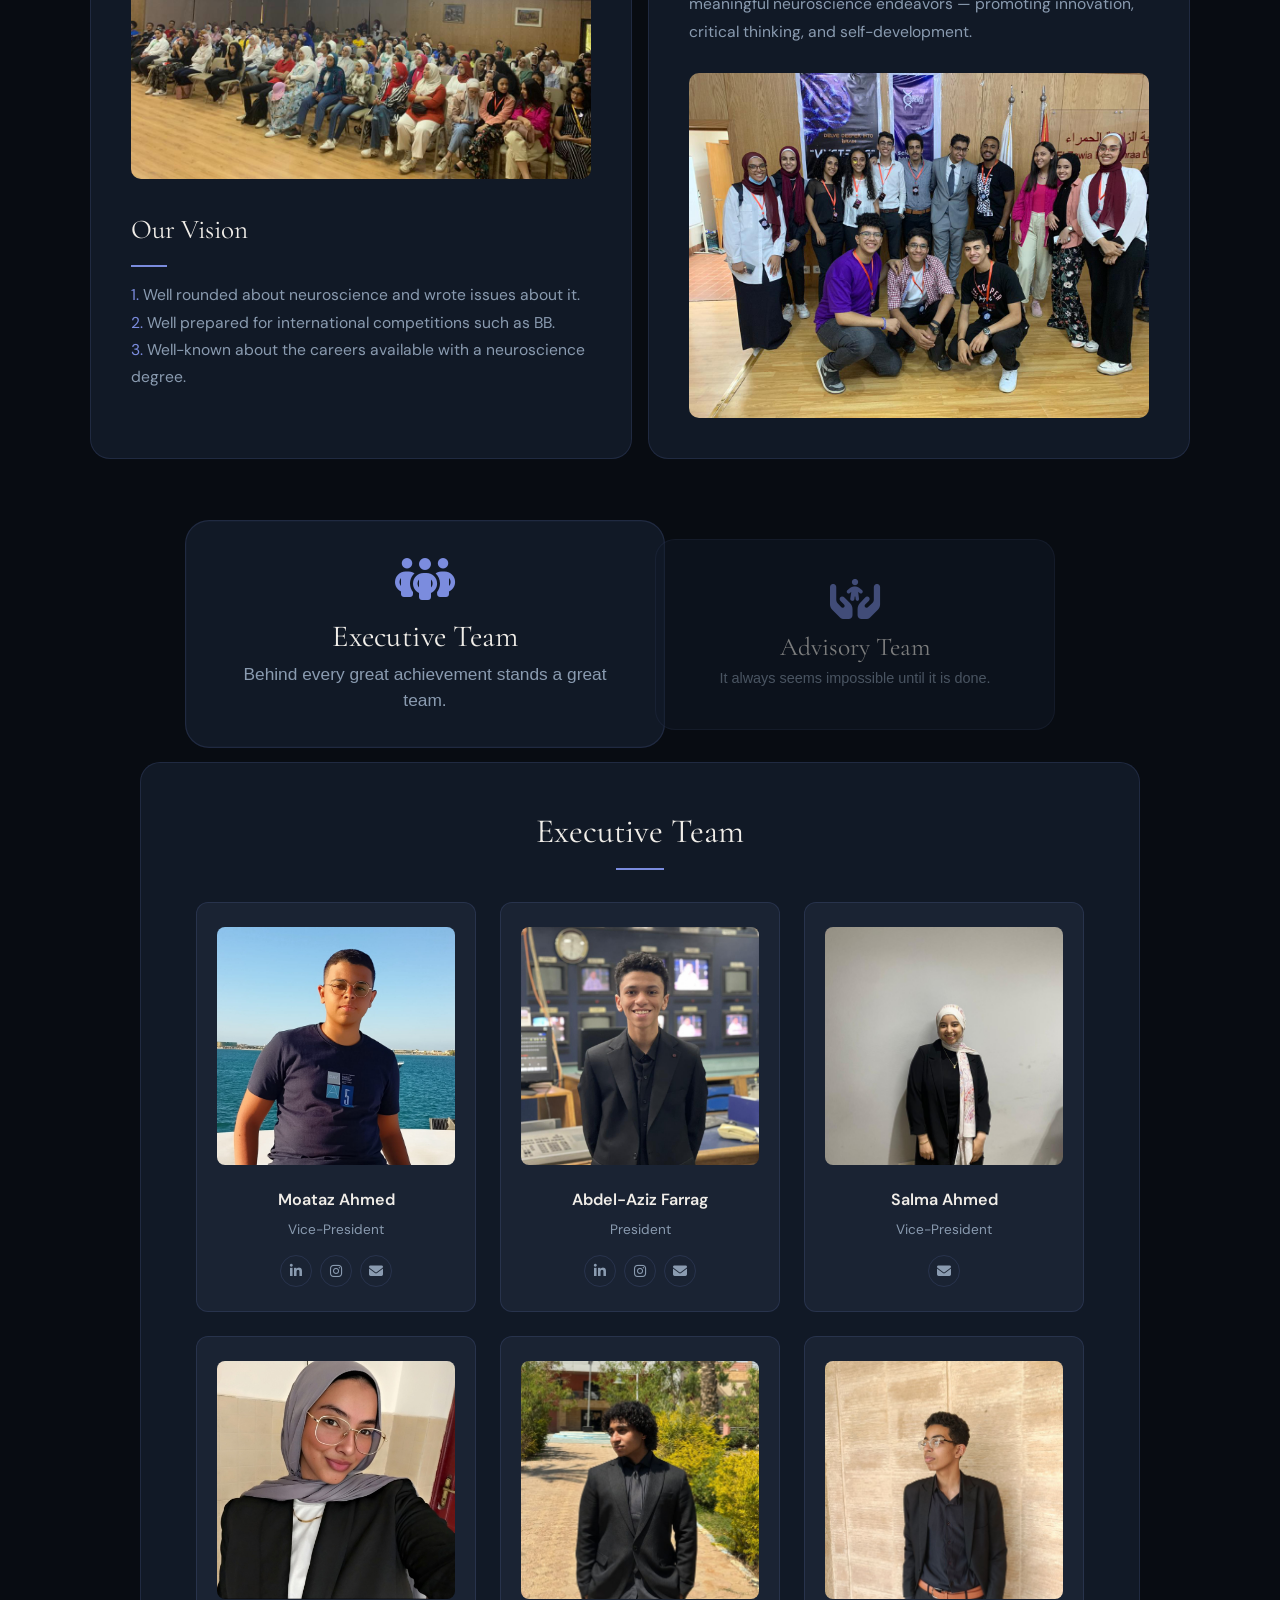
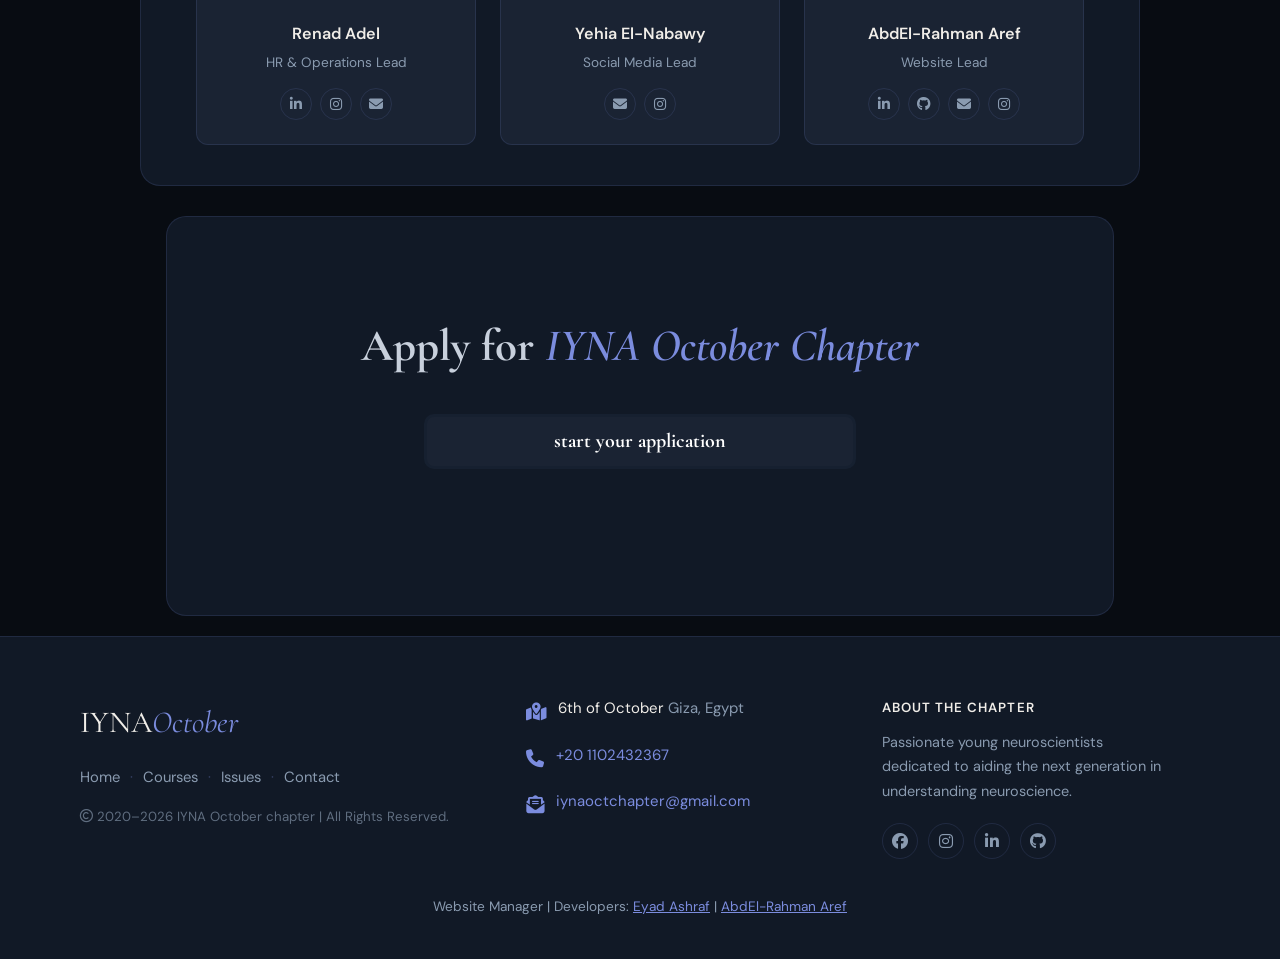
==== commit cda3eda8: "added more responsiveness & bug fixes" ====
--- a/index.html
+++ b/index.html
@@ -154,16 +154,10 @@
           <h4>AbdEl-Rahman Aref</h4>
           <p>Website Lead</p>
           <div class="social-links">
+              <a href="https://www.linkedin.com/in/abdelrahman-aref-21912327a/" target="_blank" class="fac"><i class="fa-brands fa-linkedin-in"></i></a>
+                <a href="https://github.com/abdoaref739" target="_blank" class="fac"><i class="fa-brands fa-github"></i></a>
             <a href="mailto:abdoarefg@gmail.com" class="whats"><i class="fa-solid fa-envelope"></i></a>
-            <a href="https://www.instagram.com/aziz_gamal_502" target="_blank" class="instag"><i class="fa-brands fa-instagram"></i></a>
-          </div>
-        </div>
-        <div class="team-mem">
-          <img src="#" alt="Eyad Ashraf">
-          <h4>Eyad Ashraf</h4>
-          <p>Website Lead</p>
-          <div class="social-links">
-            <a href="#" class="whats"><i class="fa-solid fa-envelope"></i></a>
+            <a href="https://www.instagram.com/abdelrahman55456" target="_blank" class="instag"><i class="fa-brands fa-instagram"></i></a>
           </div>
         </div>
       </div>
--- a/css/style.css
+++ b/css/style.css
@@ -52,7 +52,16 @@
 ::selection { background: rgba(123,140,222,0.3); color: var(--white); }
 
 /* ── HERO / BANNER ─────────────────────────────────────────── */
-
+.header1{
+    height: 70px;
+     background: rgba(8,12,18,0.88);
+  backdrop-filter: blur(16px);
+  border-bottom: 1px solid var(--border);
+}
+#logo_F{
+    width: 80px;
+    margin-top: 0;
+}
 .banner {
   width: 100%;
   min-height: 100vh;
